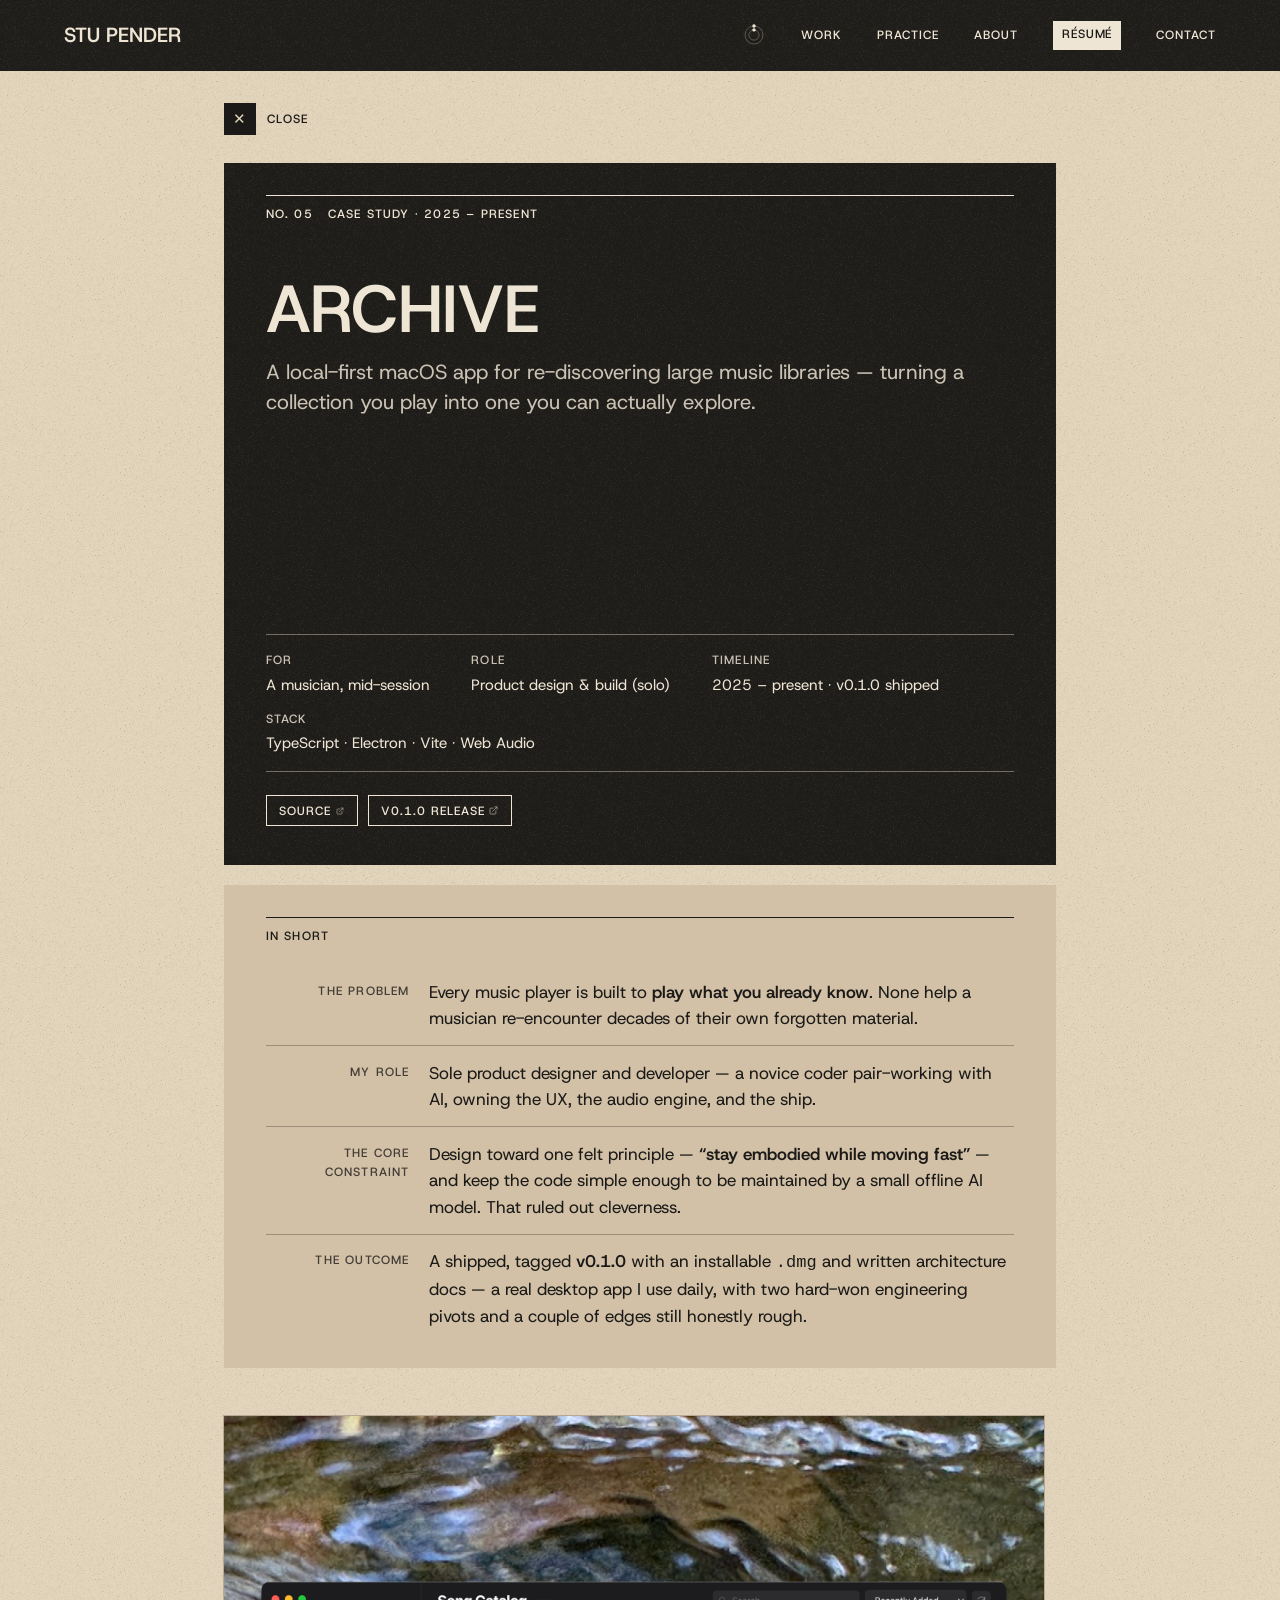
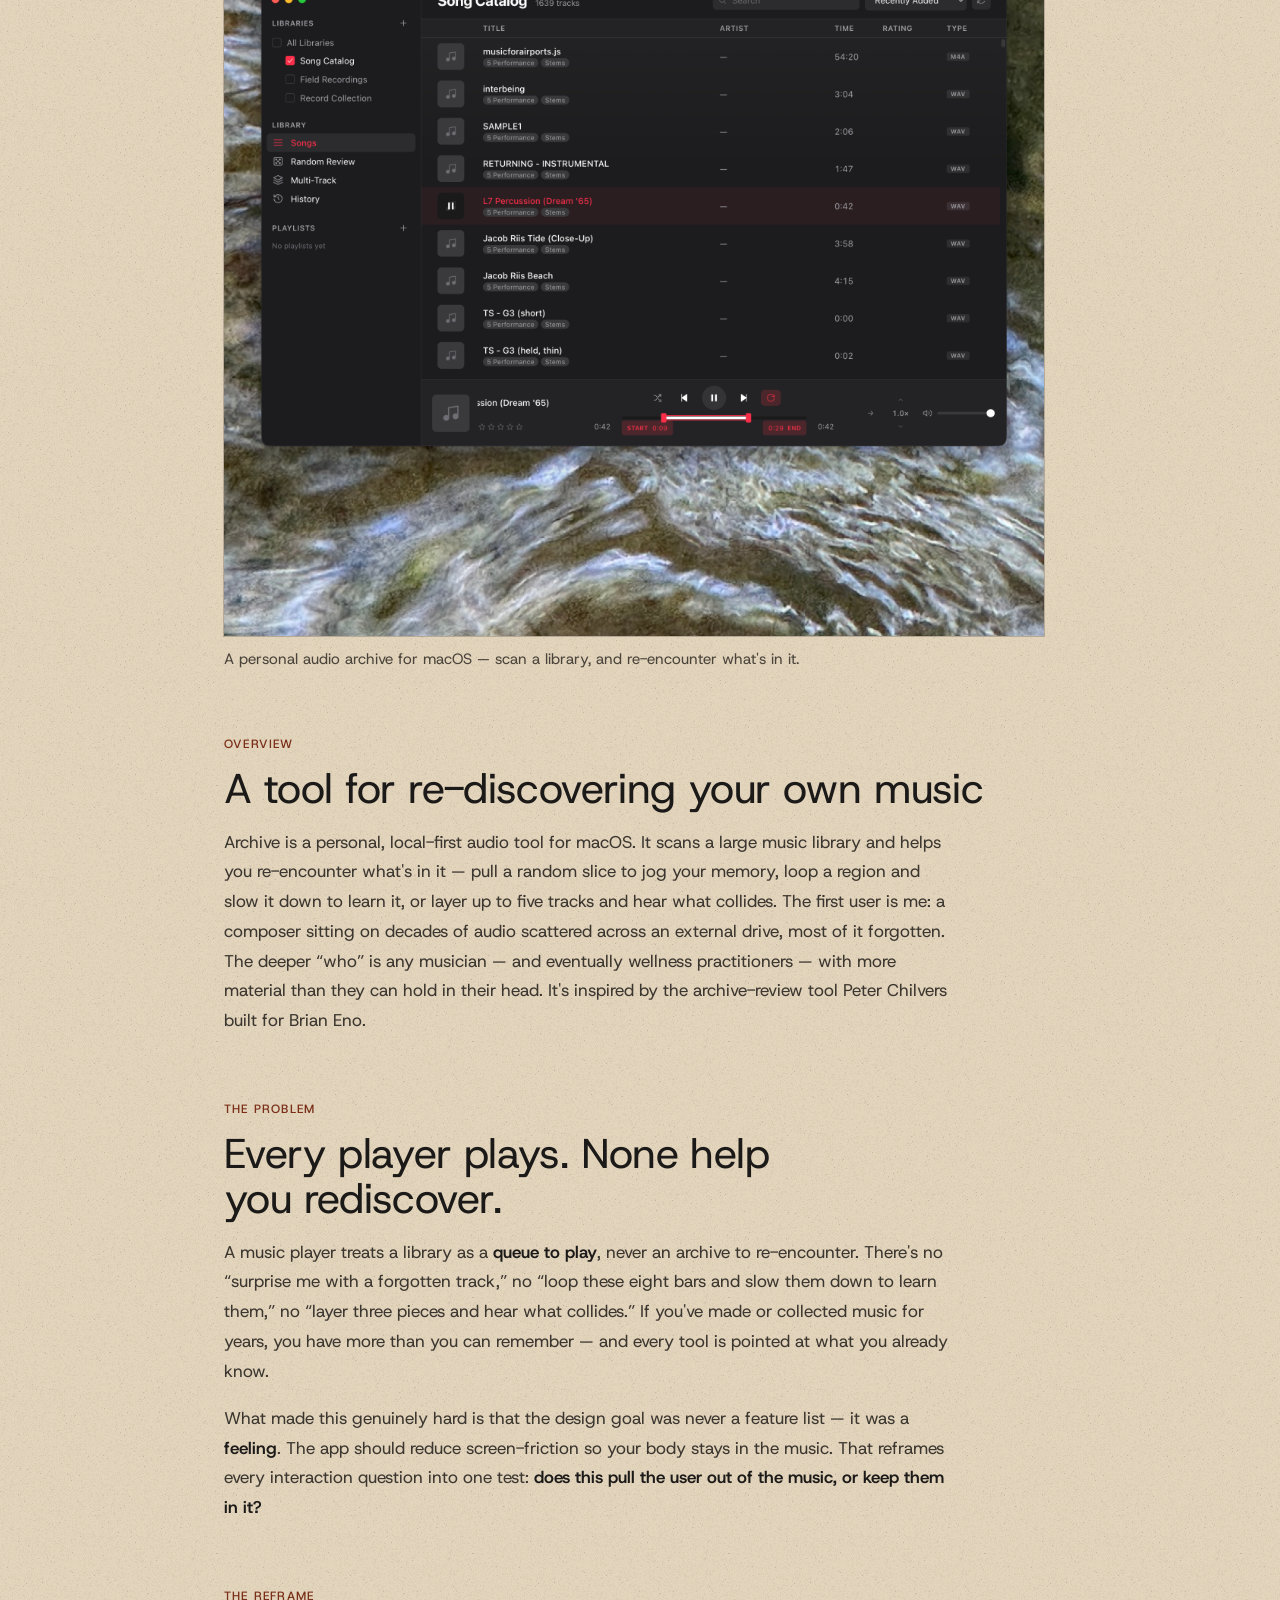
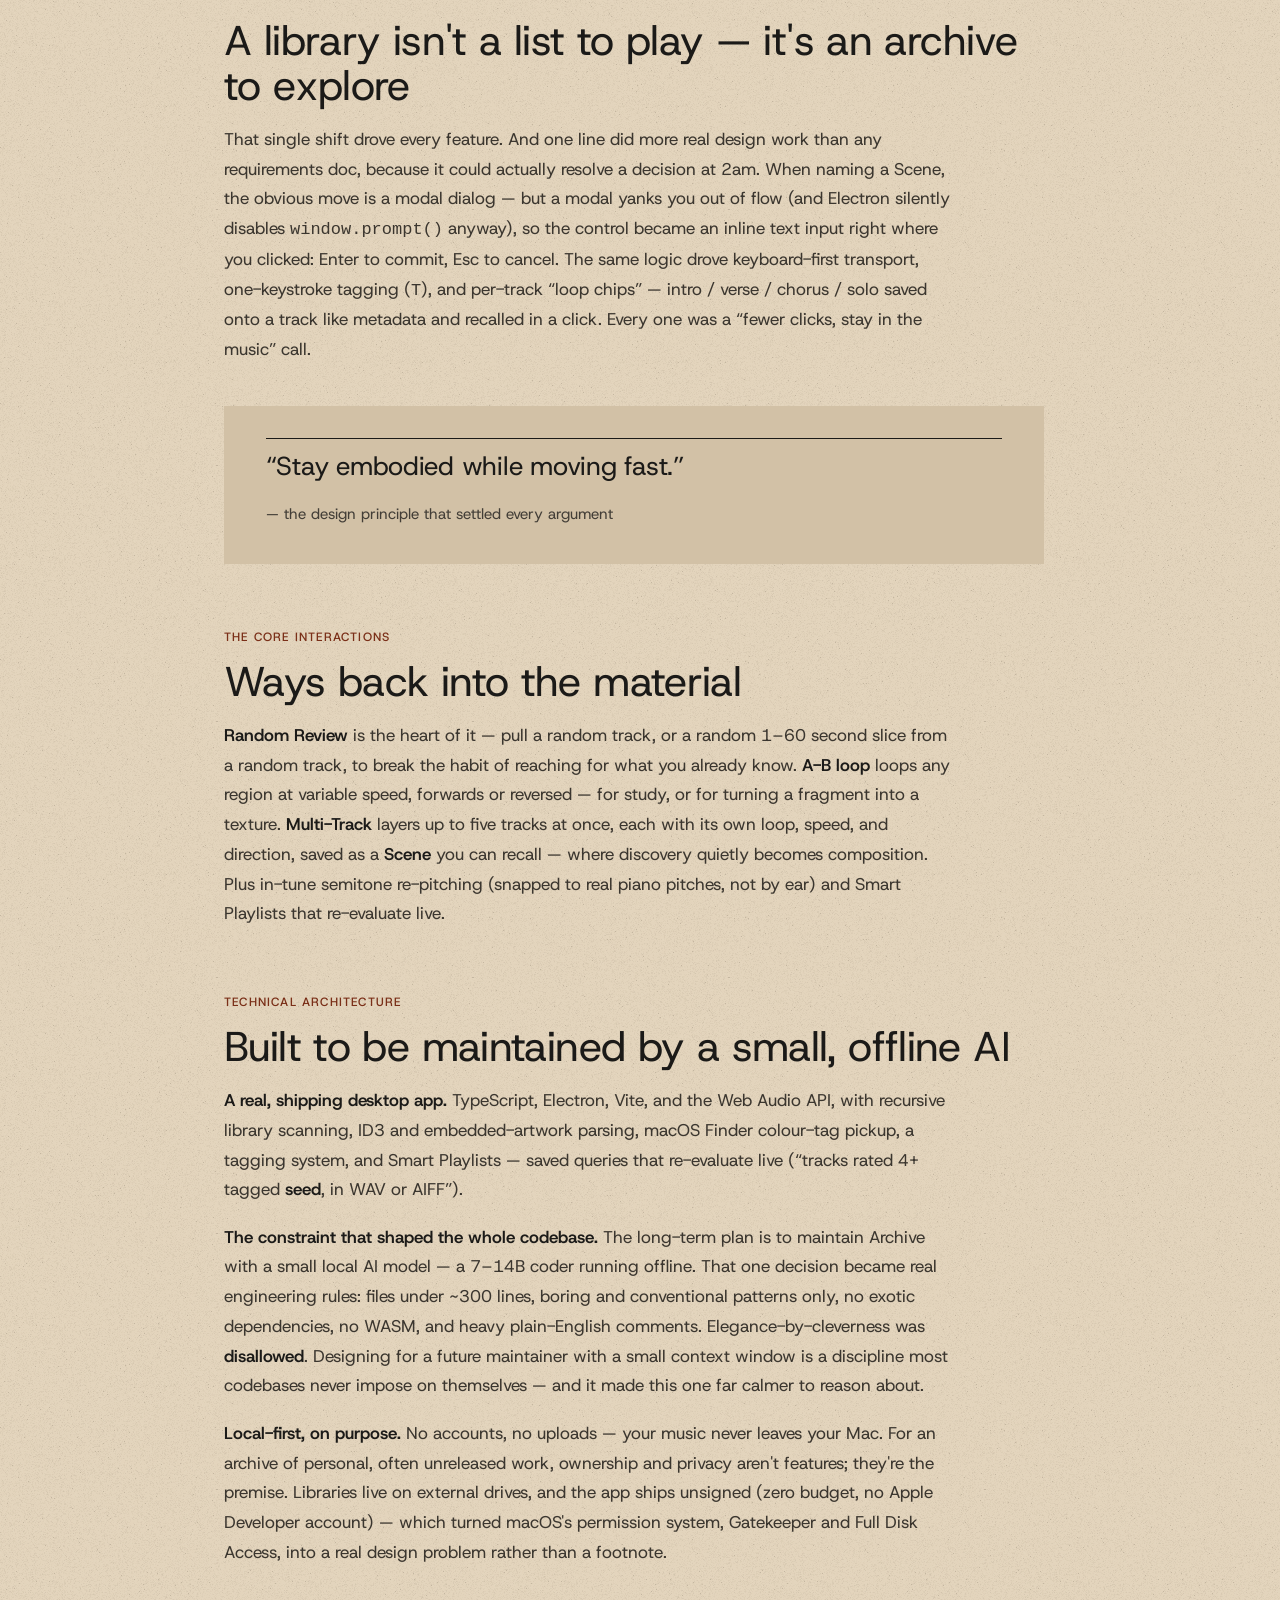
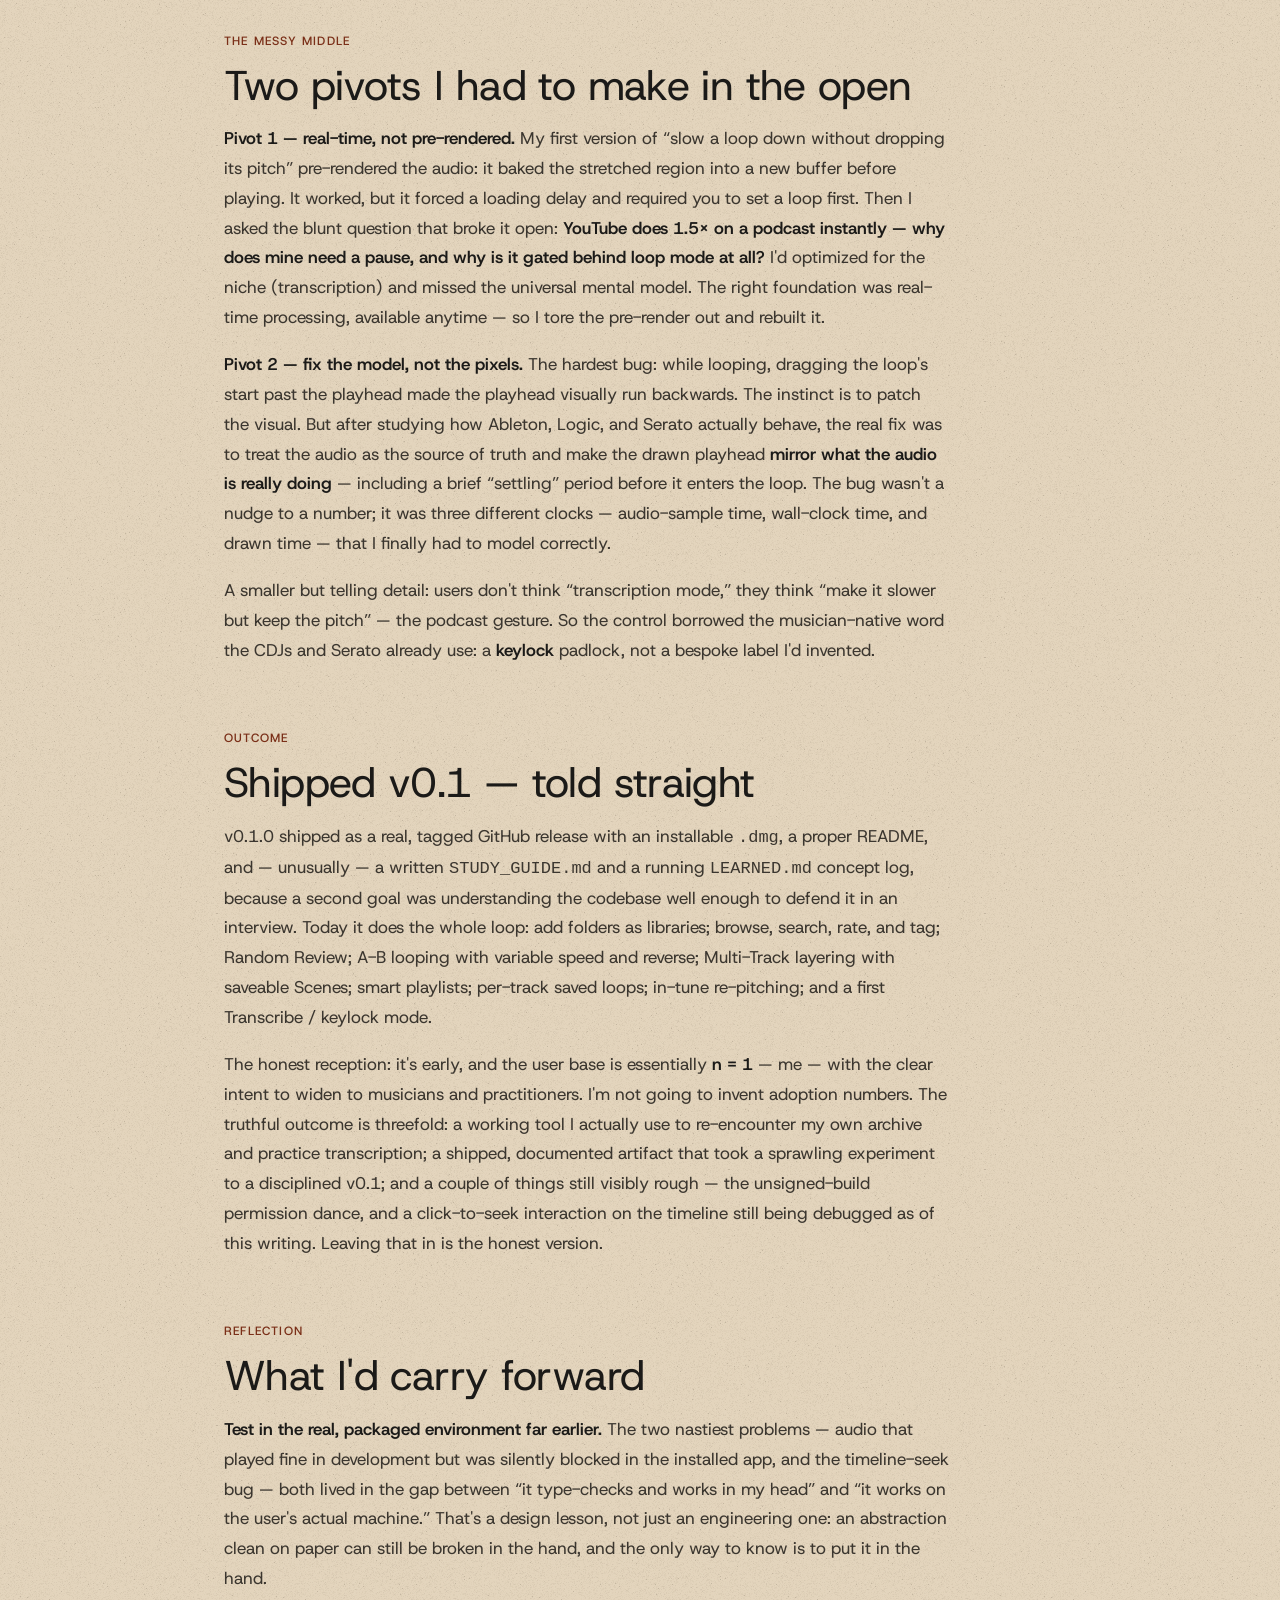
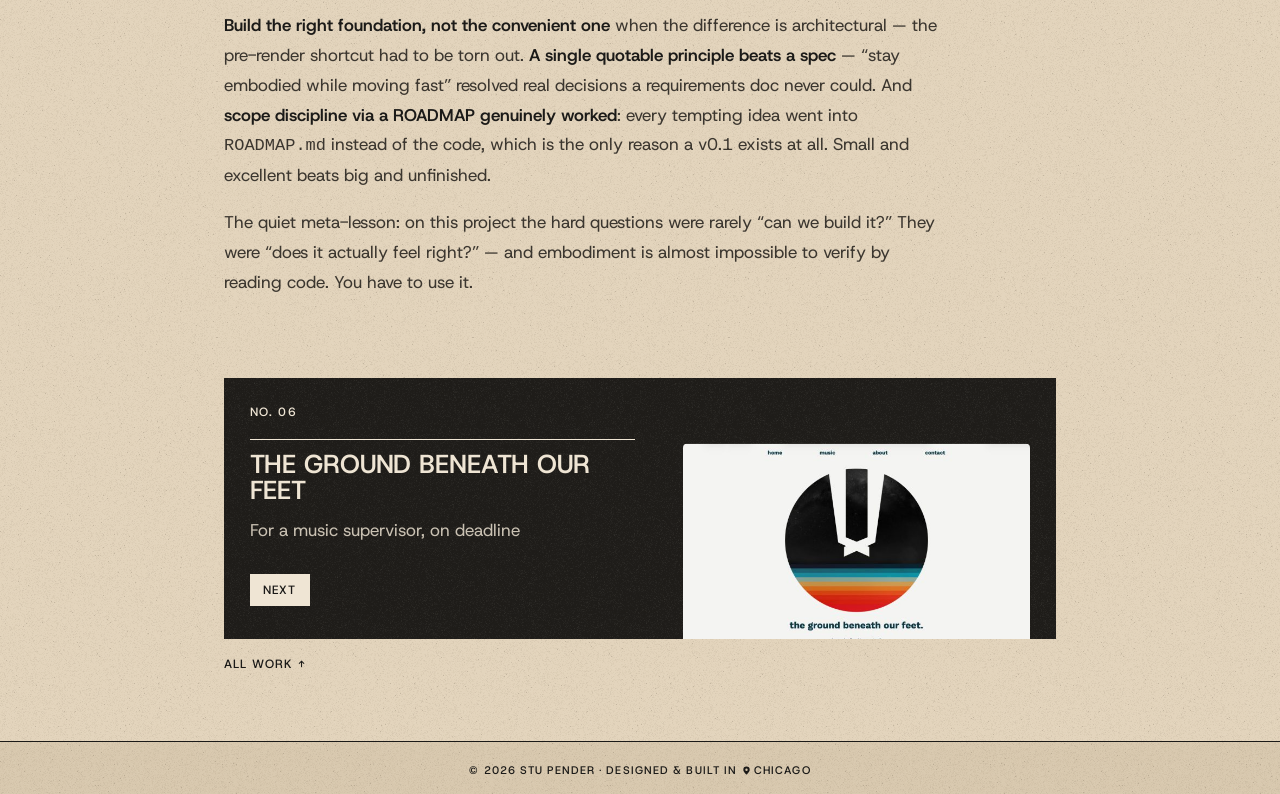
==== archive-case-study.html @ 1395ed3b "Becoming joins the showcase at 02; Archive steps down to 05 The card row is four across by design, s" ====
<!DOCTYPE html>
<html lang="en" data-palette="paper">
<head>
    <meta charset="UTF-8">
    <meta name="viewport" content="width=device-width, initial-scale=1.0">
    <title>Case study — Archive</title>
    <meta name="description" content="Case study: Archive — a local-first macOS app for re-discovering large music libraries, built with a real-time Web Audio engine and designed to stay maintainable by a small offline AI model. Product design and build by Stu Pender.">

    <!-- Link previews (Open Graph + Twitter/X) -->
    <meta property="og:type" content="article">
    <meta property="og:site_name" content="Stu Pender">
    <meta property="og:title" content="Case study — Archive">
    <meta property="og:description" content="Case study: Archive — a local-first macOS app for re-discovering large music libraries, built with a real-time Web Audio engine and designed to stay maintainable by a small offline AI model. Product design and build by Stu Pender.">
    <meta property="og:url" content="https://stupender.github.io/archive-case-study.html">
    <meta property="og:image" content="https://stupender.github.io/images/og-card.png">
    <meta property="og:image:width" content="1200">
    <meta property="og:image:height" content="630">
    <meta property="og:image:alt" content="Stu Pender, product designer — “Building tools to support embodied presence,” beside a circle of lake water printed in one ink, over four black cards of his projects.">
    <meta name="twitter:card" content="summary_large_image">

    <link rel="icon" type="image/png" sizes="32x32" href="images/favicon-32.png">
    <link rel="icon" type="image/png" sizes="192x192" href="images/favicon-192.png">
    <link rel="apple-touch-icon" href="images/favicon-180.png">

    <link rel="preconnect" href="https://fonts.googleapis.com">
    <link rel="preconnect" href="https://fonts.gstatic.com" crossorigin>
    <link href="https://fonts.googleapis.com/css2?family=Host+Grotesk:ital,wght@0,300..700;1,300..700&display=swap" rel="stylesheet">

    <link rel="stylesheet" href="styles.css?v=20261013q">
</head>
<body>

    <header class="site-header">
        <a href="index.html" class="wordmark">Stu Pender</a>
        <div class="header-right">
            <button class="sound-toggle" aria-label="Play ambient sound" aria-pressed="false" title="Ambient sound — Music for Airports">
                <svg class="orbits" viewBox="0 0 40 40" aria-hidden="true"><circle class="ring" cx="20" cy="20" r="8.5"/><circle class="ring" cx="20" cy="20" r="15"/><g class="orb orb1"><circle class="dot" cx="20" cy="11.5" r="2.8"/></g><g class="orb orb2"><circle class="dot" cx="20" cy="5" r="2.8"/></g></svg>
            </button>
            <nav class="site-nav" id="site-nav" aria-label="Primary">
                <a href="index.html#work" data-hint="01 – 12">Work</a>
                <a href="index.html#practice" data-hint="Listen · Design · Build">Practice</a>
                <a href="index.html#about" data-hint="Chicago">About</a>
                <a href="resume.html" class="nav-page" data-hint="Experience">Résumé</a>
                <a href="index.html#contact" data-hint="Say hello">Contact</a>
            </nav>
            <button class="nav-toggle" aria-label="Open menu" aria-expanded="false" aria-controls="site-nav">
                <span></span><span></span><span></span>
            </button>
        </div>
    </header>

    <main id="top">
        <div class="cs-closebar no-print">
            <a class="cs-close" href="index.html#work" aria-label="Close — back to portfolio" title="Close — back to portfolio">
                <span class="cs-close-x" aria-hidden="true">&#10005;</span>
                <span>Close</span>
            </a>
        </div>
        <article class="cs" style="--field:var(--f-saffron); --pair:var(--p-slate)">

            <!-- ============ HERO ============ -->
            <header class="cs-head">
                <p class="eyebrow"><span class="cs-no">No. 05</span> Case study · 2025 – present</p>
                <h1 class="cs-title">Archive</h1>
                <p class="cs-sub">
                    A local-first macOS app for re-discovering large music libraries —
                    turning a collection you play into one you can actually explore.
                </p>
                <dl class="cs-meta">
                    <div class="cs-meta-for"><dt>For</dt><dd>A musician, mid-session</dd></div>
                    <div><dt>Role</dt><dd>Product design &amp; build (solo)</dd></div>
                    <div><dt>Timeline</dt><dd>2025 – present · v0.1.0 shipped</dd></div>
                    <div><dt>Stack</dt><dd>TypeScript · Electron · Vite · Web Audio</dd></div>
                </dl>
                <p class="project-links process-links cs-toplinks">
                    <a href="https://github.com/stupender/archive" target="_blank" rel="noopener">Source</a>
                    <a href="https://github.com/stupender/archive/releases" target="_blank" rel="noopener">v0.1.0 release</a>
                </p>
            </header>

            <!-- ============ TL;DR ============ -->
            <div class="cs-tldr">
                <p class="eyebrow">In short</p>
                <dl>
                    <div>
                        <dt>The problem</dt>
                        <dd>Every music player is built to <strong>play what you already know</strong>. None help a musician re-encounter decades of their own forgotten material.</dd>
                    </div>
                    <div>
                        <dt>My role</dt>
                        <dd>Sole product designer and developer — a novice coder pair-working with AI, owning the UX, the audio engine, and the ship.</dd>
                    </div>
                    <div>
                        <dt>The core constraint</dt>
                        <dd>Design toward one felt principle — <strong>“stay embodied while moving fast”</strong> — and keep the code simple enough to be maintained by a small offline AI model. That ruled out cleverness.</dd>
                    </div>
                    <div>
                        <dt>The outcome</dt>
                        <dd>A shipped, tagged <strong>v0.1.0</strong> with an installable <code>.dmg</code> and written architecture docs — a real desktop app I use daily, with two hard-won engineering pivots and a couple of edges still honestly rough.</dd>
                    </div>
                </dl>
            </div>

            <figure class="cs-figure cs-figure--lead">
                <img src="images/projects/archive.png" alt="Archive — a local-first macOS audio tool">
                <figcaption class="cs-cap">A personal audio archive for macOS — scan a library, and re-encounter what's in it.</figcaption>
            </figure>

            <!-- ============ OVERVIEW ============ -->
            <section class="cs-section">
                <p class="eyebrow">Overview</p>
                <h2 class="cs-h2">A tool for re-discovering your own music</h2>
                <p class="cs-p">
                    Archive is a personal, local-first audio tool for macOS. It scans a large music
                    library and helps you re-encounter what's in it — pull a random slice to jog your
                    memory, loop a region and slow it down to learn it, or layer up to five tracks and
                    hear what collides. The first user is me: a composer sitting on decades of audio
                    scattered across an external drive, most of it forgotten. The deeper “who” is any
                    musician — and eventually wellness practitioners — with more material than they can
                    hold in their head. It's inspired by the archive-review tool Peter Chilvers built
                    for Brian Eno.
                </p>
            </section>

            <!-- ============ PROBLEM ============ -->
            <section class="cs-section">
                <p class="eyebrow">The problem</p>
                <h2 class="cs-h2">Every player plays. None help you rediscover.</h2>
                <p class="cs-p">
                    A music player treats a library as a <em>queue to play</em>, never an archive to
                    re-encounter. There's no “surprise me with a forgotten track,” no “loop these eight
                    bars and slow them down to learn them,” no “layer three pieces and hear what
                    collides.” If you've made or collected music for years, you have more than you can
                    remember — and every tool is pointed at what you already know.
                </p>
                <p class="cs-p">
                    What made this genuinely hard is that the design goal was never a feature list — it
                    was a <em>feeling</em>. The app should reduce screen-friction so your body stays in
                    the music. That reframes every interaction question into one test: <strong>does
                    this pull the user out of the music, or keep them in it?</strong>
                </p>
            </section>

            <!-- ============ REFRAME ============ -->
            <section class="cs-section">
                <p class="eyebrow">The reframe</p>
                <h2 class="cs-h2">A library isn't a list to play — it's an archive to explore</h2>
                <p class="cs-p">
                    That single shift drove every feature. And one line did more real design work than
                    any requirements doc, because it could actually resolve a decision at 2am. When
                    naming a Scene, the obvious move is a modal dialog — but a modal yanks you out of
                    flow (and Electron silently disables <code>window.prompt()</code> anyway), so the
                    control became an inline text input right where you clicked: Enter to commit, Esc to
                    cancel. The same logic drove keyboard-first transport, one-keystroke tagging
                    (<code>T</code>), and per-track “loop chips” — intro / verse / chorus / solo saved
                    onto a track like metadata and recalled in a click. Every one was a “fewer clicks,
                    stay in the music” call.
                </p>
                <blockquote class="cs-quote">
                    <p>“Stay embodied while moving fast.”</p>
                    <cite>— the design principle that settled every argument</cite>
                </blockquote>
            </section>

            <!-- ============ SIGNATURE INTERACTIONS ============ -->
            <section class="cs-section">
                <p class="eyebrow">The core interactions</p>
                <h2 class="cs-h2">Ways back into the material</h2>
                <p class="cs-p">
                    <strong>Random Review</strong> is the heart of it — pull a random track, or a random
                    1–60&nbsp;second slice from a random track, to break the habit of reaching for what
                    you already know. <strong>A-B loop</strong> loops any region at variable speed,
                    forwards or reversed — for study, or for turning a fragment into a texture.
                    <strong>Multi-Track</strong> layers up to five tracks at once, each with its own
                    loop, speed, and direction, saved as a <em>Scene</em> you can recall — where
                    discovery quietly becomes composition. Plus in-tune semitone re-pitching (snapped to
                    real piano pitches, not by ear) and Smart Playlists that re-evaluate live.
                </p>
            </section>

            <!-- ============ TECHNICAL ARCHITECTURE ============ -->
            <section class="cs-section">
                <p class="eyebrow">Technical architecture</p>
                <h2 class="cs-h2">Built to be maintained by a small, offline AI</h2>
                <p class="cs-p">
                    <strong>A real, shipping desktop app.</strong> TypeScript, Electron, Vite, and the
                    Web Audio API, with recursive library scanning, ID3 and embedded-artwork parsing,
                    macOS Finder colour-tag pickup, a tagging system, and Smart Playlists — saved
                    queries that re-evaluate live (“tracks rated 4+ tagged <em>seed</em>, in WAV or
                    AIFF”).
                </p>
                <p class="cs-p">
                    <strong>The constraint that shaped the whole codebase.</strong> The long-term plan is
                    to maintain Archive with a small local AI model — a 7–14B coder running offline. That
                    one decision became real engineering rules: files under ~300 lines, boring and
                    conventional patterns only, no exotic dependencies, no WASM, and heavy plain-English
                    comments. Elegance-by-cleverness was <em>disallowed</em>. Designing for a future
                    maintainer with a small context window is a discipline most codebases never impose on
                    themselves — and it made this one far calmer to reason about.
                </p>
                <p class="cs-p">
                    <strong>Local-first, on purpose.</strong> No accounts, no uploads — your music never
                    leaves your Mac. For an archive of personal, often unreleased work, ownership and
                    privacy aren't features; they're the premise. Libraries live on external drives, and
                    the app ships unsigned (zero budget, no Apple Developer account) — which turned
                    macOS's permission system, Gatekeeper and Full Disk Access, into a real design
                    problem rather than a footnote.
                </p>
            </section>

            <!-- ============ THE MESSY MIDDLE ============ -->
            <section class="cs-section">
                <p class="eyebrow">The messy middle</p>
                <h2 class="cs-h2">Two pivots I had to make in the open</h2>
                <p class="cs-p">
                    <strong>Pivot 1 — real-time, not pre-rendered.</strong> My first version of “slow a
                    loop down without dropping its pitch” pre-rendered the audio: it baked the stretched
                    region into a new buffer before playing. It worked, but it forced a loading delay and
                    required you to set a loop first. Then I asked the blunt question that broke it open:
                    <em>YouTube does 1.5× on a podcast instantly — why does mine need a pause, and why is
                    it gated behind loop mode at all?</em> I'd optimized for the niche (transcription) and
                    missed the universal mental model. The right foundation was real-time processing,
                    available anytime — so I tore the pre-render out and rebuilt it.
                </p>
                <p class="cs-p">
                    <strong>Pivot 2 — fix the model, not the pixels.</strong> The hardest bug: while
                    looping, dragging the loop's start past the playhead made the playhead visually run
                    backwards. The instinct is to patch the visual. But after studying how Ableton,
                    Logic, and Serato actually behave, the real fix was to treat the audio as the source
                    of truth and make the drawn playhead <em>mirror what the audio is really doing</em> —
                    including a brief “settling” period before it enters the loop. The bug wasn't a nudge
                    to a number; it was three different clocks — audio-sample time, wall-clock time, and
                    drawn time — that I finally had to model correctly.
                </p>
                <p class="cs-p">
                    A smaller but telling detail: users don't think “transcription mode,” they think
                    “make it slower but keep the pitch” — the podcast gesture. So the control borrowed the
                    musician-native word the CDJs and Serato already use: a <strong>keylock</strong>
                    padlock, not a bespoke label I'd invented.
                </p>
            </section>

            <!-- ============ OUTCOME ============ -->
            <section class="cs-section">
                <p class="eyebrow">Outcome</p>
                <h2 class="cs-h2">Shipped v0.1 — told straight</h2>
                <p class="cs-p">
                    v0.1.0 shipped as a real, tagged GitHub release with an installable <code>.dmg</code>,
                    a proper README, and — unusually — a written <code>STUDY_GUIDE.md</code> and a running
                    <code>LEARNED.md</code> concept log, because a second goal was understanding the
                    codebase well enough to defend it in an interview. Today it does the whole loop: add
                    folders as libraries; browse, search, rate, and tag; Random Review; A-B looping with
                    variable speed and reverse; Multi-Track layering with saveable Scenes; smart
                    playlists; per-track saved loops; in-tune re-pitching; and a first Transcribe /
                    keylock mode.
                </p>
                <p class="cs-p">
                    The honest reception: it's early, and the user base is essentially
                    <em>n&nbsp;=&nbsp;1</em> — me — with the clear intent to widen to musicians and
                    practitioners. I'm not going to invent adoption numbers. The truthful outcome is
                    threefold: a working tool I actually use to re-encounter my own archive and practice
                    transcription; a shipped, documented artifact that took a sprawling experiment to a
                    disciplined v0.1; and a couple of things still visibly rough — the unsigned-build
                    permission dance, and a click-to-seek interaction on the timeline still being debugged
                    as of this writing. Leaving that in is the honest version.
                </p>
            </section>

            <!-- ============ REFLECTION ============ -->
            <section class="cs-section">
                <p class="eyebrow">Reflection</p>
                <h2 class="cs-h2">What I'd carry forward</h2>
                <p class="cs-p">
                    <strong>Test in the real, packaged environment far earlier.</strong> The two nastiest
                    problems — audio that played fine in development but was silently blocked in the
                    installed app, and the timeline-seek bug — both lived in the gap between “it
                    type-checks and works in my head” and “it works on the user's actual machine.” That's
                    a design lesson, not just an engineering one: an abstraction clean on paper can still
                    be broken in the hand, and the only way to know is to put it in the hand.
                </p>
                <p class="cs-p">
                    <strong>Build the right foundation, not the convenient one</strong> when the
                    difference is architectural — the pre-render shortcut had to be torn out. <strong>A
                    single quotable principle beats a spec</strong> — “stay embodied while moving fast”
                    resolved real decisions a requirements doc never could. And <strong>scope discipline
                    via a ROADMAP genuinely worked</strong>: every tempting idea went into
                    <code>ROADMAP.md</code> instead of the code, which is the only reason a v0.1 exists at
                    all. Small and excellent beats big and unfinished.
                </p>
                <p class="cs-p">
                    The quiet meta-lesson: on this project the hard questions were rarely “can we build
                    it?” They were “does it actually feel right?” — and embodiment is almost impossible to
                    verify by reading code. You have to use it.
                </p>
            </section>

            <nav class="cs-next no-print" aria-label="More work">
                <a class="cs-next-link" href="ground-beneath-our-feet.html" style="--field:var(--f-khaki)">
                    <span class="cs-next-label">No. 06</span>
                    <span class="cs-next-name">The Ground Beneath Our Feet</span>
                    <span class="cs-next-for">For a music supervisor, on deadline</span>
                    <span class="cs-next-go blk">Next</span>
                    <span class="cs-next-img"><img src="images/thumbs/ground.jpg" alt="" width="640" height="418" loading="lazy"></span>
                </a>
                <a class="cs-next-all" href="index.html#work">All work <span aria-hidden="true">↑</span></a>
            </nav>
        </article>
    </main>

    <footer class="site-footer">
        <p>© <span id="year"></span> Stu Pender · Designed &amp; built in <span class="pin" aria-hidden="true"></span>Chicago</p>
    </footer>

    <script src="script.js?v=20261013q"></script>
</body>
</html>
---- styles.css ----
/* =================================================================
   Stu Pender — Portfolio
   Design system: "Programme"

   Printed matter, not an app — and printed like the back cover: cobalt
   on a cool grey, everywhere. One typeface (Host Grotesk, after the
   Indoek Gallery poster), two inks (cobalt for the frame — titles,
   labels, rules, links, buttons — and black for reading), and a set
   of colour cards after the Transient Senses programme.

   · FRAME — every section hangs off one cobalt rule down the left edge,
     its name running up beside it, as on the poster. Hairlines are
     cobalt too.
   · CARDS — each selected project is one flat colour card with the
     same anatomy: number and year over a rule, the title, who it is
     for, and the work rising from the bottom edge.
   · BACK  — the case study opens on that same colour, like the back of
     the card, and ends on the next project's card.
   · The hero's right-hand column is held for a photo.
   · Anything you can press is cobalt and turns black on hover.
   · Titles run the full width of their column. Sentence case. Nothing
     moves on hover.

   Editing tips:
   · Colour, type and rhythm live in :root. Sizes come ONLY from the
     --t-* scale; don't add new font sizes.
   · A selected project is a card in .cards-list (style="--field:…")
     and an <article class="cover">; its case study sets the same
     --field on <article class="cs">.
   · Links: inside the site is a solid cobalt block (.blk); leaving the
     site is the same box, outlined, with the boxed arrow; a file is the
     download mark.
   ================================================================= */

:root {
    /* The page is the back cover's grey; every text colour passes AA. */
    --paper-rgb:  228 227 232;
    --ink-rgb:    28 29 34;
    --paper:      rgb(var(--paper-rgb));   /* the page (#E4E3E8)           */
    --grey:       var(--paper);
    --card:       #FAFAFC;                 /* white covers                 */
    --back:       #D8D7DE;                 /* the back cover: contact and
                                              footer, a shade down; cobalt
                                              on it 5.7 : 1                 */
    --ink:        rgb(var(--ink-rgb));     /* reading text        13 : 1   */
    --ink-soft:   #43444C;                 /* secondary text     7.6 : 1   */
    --ink-faint:  #5C5D66;                 /* meta, numbers      5.1 : 1   */

    /* Cobalt: the frame. Titles, labels, rules, links, buttons. */
    --cobalt-rgb: 31 75 160;
    --cobalt:     rgb(var(--cobalt-rgb));  /* 6.4 on the page, 7.8 on white */
    --hair:       rgb(var(--cobalt-rgb) / 0.26);
    --label:      var(--cobalt);           /* section names, numbers       */
    --hover:      var(--ink);              /* anything you touch, on paper */
    --hover-dark: var(--ink);              /* …on the cobalt menu page     */
    --sun:        #E24A2B;                 /* the one warm accent          */

    /* Fields — one colour per project, chosen against its screenshot
       so the work stands out: the colour of its card and of the top of
       its case study. Ink on each ≥ 6.7 : 1, ink at 78% ≥ 4.5 : 1.
       Cobalt is the one dark field: type on it prints light (.on-dark,
       grey on cobalt 6.4 : 1, at 82% 4.9 : 1). */
    --f-sky:        #86B8DA;
    --f-cobalt:     var(--cobalt);
    --f-saffron:    #F3B63F;
    --f-terracotta: #EA8B62;
    --f-sage:       #9DC08E;
    --f-khaki:      #ABA884;
    --f-slate:      #99AACB;
    /* Pairs — each case study's lower panels (the summary, the client's
       words) take a counterpart to its field, the way the 1971 catalogue
       pairs an orange cover with a khaki one. Same contrast rules. */
    --p-sand:       #D9BC86;               /* with sky, with slate     */
    --p-butter:     #E9CB80;               /* with cobalt              */
    --p-slate:      #A3B3D2;               /* with saffron             */
    --p-teal:       #8CC3B4;               /* with terracotta          */
    --p-mauve:      #CDA3AE;               /* with sage                */
    --p-orange:     #DBA475;               /* with khaki               */
    /* Type on a field: black by default, light on a dark field. */
    --on:           var(--ink);
    --on-soft:      rgb(var(--ink-rgb) / 0.78);
    --on-rule:      rgb(var(--ink-rgb) / 0.3);

    --font: 'Host Grotesk', 'Helvetica Neue', Arial, sans-serif;

    /* Type scale — seven tiers, one per role, nothing in between.
       phone → desktop
       h1     42 → 70   the one big line on a page: hero, case-study
                        title, résumé name, "Say hello."
       h2     30 → 42   a section or a project: section titles, the
                        Work covers, case-study headings, the email
       h3     22 → 26   an item in a list, or a quote: contents names,
                        practice names, experiments, quotes, links
       lede   19 → 21   the paragraph under a title; card titles (500)
       body       17    reading text, nav, the contents of a table
       small      15    secondary: section names, notes, captions, years
       label      13    labels on tables, numbers on cards, buttons */
    --t-label: 0.8125rem;
    --t-small: 0.9375rem;
    --t-body:  1.0625rem;
    --t-lede:  clamp(1.1875rem, 1.6vw, 1.3125rem);
    --t-h3:    clamp(1.4rem, 2.2vw, 1.625rem);
    --t-h2:    clamp(1.9rem, 3.6vw, 2.6rem);
    --t-h1:    clamp(2.6rem, 5vw, 4.4rem);

    --side:   5vw;                               /* page margin              */
    --maxw:   1240px;                            /* content width            */
    --rail:   2.6rem;                            /* the edge: one line of type */
    --colgap: clamp(1.5rem, 3.5vw, 3rem);        /* rail-to-content gutter   */
    --gap:    clamp(3.5rem, 8vw, 7rem);          /* vertical section rhythm  */
}

/* ---- Neutral (data-palette="neutral" on <html>) -------------------
   The same site in Being Sound's colours, so the work speaks for
   itself: a neutral grey ground, near-black ink, charcoal panels, and
   one coral — bright on charcoal and in the sun, deeper on the grey
   where it has to pass contrast (labels, hovers). Every card and every
   case-study top is charcoal; the panels beneath are stone. */
:root[data-palette="neutral"] {
    --paper-rgb:  224 224 224;             /* #E0E0E0, Being Sound's ground */
    --ink-rgb:    24 24 24;                /* #181818                13.5 : 1 */
    --ink-soft:   #444444;                 /*                         7.4 : 1 */
    --ink-faint:  #5C5C5C;                 /*                         5.1 : 1 */
    --card:       #EBEBEB;
    --cobalt-rgb: 24 24 24;                /* the frame prints in ink        */
    --hair:       rgb(var(--ink-rgb) / 0.2);
    --sun:        #E46B6C;                 /* Being Sound's coral            */
    --label:      #9E3C39;                 /* coral, deep enough: 5.0 : 1,
                                              4.6 : 1 on the back cover     */
    --hover:      #9E3C39;
    --back:       #D6D6D6;                 /* the back cover, a shade down  */
    --hover-dark: #E46B6C;                 /* coral on charcoal: 5.3 : 1     */
    --charcoal:   #1E1E1E;
    --stone:      #CBCBCB;                 /* ink 10.9 : 1                   */
    --f-sky: var(--charcoal); --f-cobalt: var(--charcoal); --f-saffron: var(--charcoal);
    --f-terracotta: var(--charcoal); --f-sage: var(--charcoal); --f-khaki: var(--charcoal); --f-slate: var(--charcoal);
    --p-sand: var(--stone); --p-butter: var(--stone); --p-slate: var(--stone);
    --p-teal: var(--stone); --p-mauve: var(--stone); --p-orange: var(--stone);
}
/* Every card, case-study top and next card is charcoal: light type. */
:root[data-palette="neutral"] .card,
:root[data-palette="neutral"] .cs-head,
:root[data-palette="neutral"] .cs-next-link {
    --on:      var(--paper);
    --on-soft: rgb(var(--paper-rgb) / 0.82);
    --on-rule: rgb(var(--paper-rgb) / 0.4);
}
:root[data-palette="neutral"] .cs-head .eyebrow { color: var(--sun); }
:root[data-palette="neutral"] .cs-next-link .blk { background: var(--paper); border-color: var(--paper); color: var(--ink); }
:root[data-palette="neutral"] .cs-next-link:hover .blk { background: var(--sun); border-color: var(--sun); color: var(--ink); }
:root[data-palette="neutral"] .card-img--window,
:root[data-palette="neutral"] .cs-next-img--window { outline: 1px solid rgb(var(--paper-rgb) / 0.18); }

/* ---- Paper (data-palette="paper" on <html>) -----------------------
   After the "Form Research" posters: kraft paper with real grain, two
   tones (ink on paper), one terracotta, and titles in bold caps.
   Same structure as the other palettes; colours, texture and the
   treatment of titles are all that change. Every text colour passes AA. */
:root[data-palette="paper"] {
    --paper-rgb:  227 212 188;             /* #E3D4BC, kraft                  */
    --ink-rgb:    27 26 24;                /* #1B1A18                11.9 : 1 */
    --ink-soft:   #3B362F;                 /*                         8.2 : 1 */
    --ink-faint:  #4A443B;                 /*                         6.5 : 1 */
    --card:       #EBDFCB;
    --cobalt-rgb: 27 26 24;                /* the frame prints in ink         */
    --hair:       rgb(var(--ink-rgb) / 0.22);
    --sun:        #7A2F18;                 /* the one terracotta, everywhere  */
    --label:      #7A2F18;                 /* terracotta deep enough for type:
                                              6.3 : 1, 5.4 on the back cover   */
    --hover:      #7A2F18;
    --hover-dark: #EFE5D4;                 /* on ink, terracotta is a fill only */
    --back:       #D8C8AE;                 /* the back cover, a shade down    */
    --charcoal:   #1F1D1A;
    --stone:      #D2C1A6;                 /* ink 9.9 : 1                     */
    --f-sky: var(--charcoal); --f-cobalt: var(--charcoal); --f-saffron: var(--charcoal);
    --f-terracotta: var(--charcoal); --f-sage: var(--charcoal); --f-khaki: var(--charcoal); --f-slate: var(--charcoal);
    --p-sand: var(--stone); --p-butter: var(--stone); --p-slate: var(--stone);
    --p-teal: var(--stone); --p-mauve: var(--stone); --p-orange: var(--stone);
    --grain: url("images/paper-grain.png");
}
/* The paper itself: a fine grain on every ground. */
:root[data-palette="paper"] body,
:root[data-palette="paper"] .site-header,
:root[data-palette="paper"] .contact,
:root[data-palette="paper"] .site-footer,
:root[data-palette="paper"] .site-nav.open,
:root[data-palette="paper"] .card,
:root[data-palette="paper"] .cs-head,
:root[data-palette="paper"] .cs-next-link,
:root[data-palette="paper"] .cs-tldr,
:root[data-palette="paper"] .cs-quote { background-image: var(--grain); background-size: 256px 256px; }
/* Ink cards, case-study tops and next cards: paper-coloured type. */
:root[data-palette="paper"] .card,
:root[data-palette="paper"] .cs-head,
:root[data-palette="paper"] .cs-next-link {
    --on:      #EFE5D4;
    --on-soft: rgb(239 229 212 / 0.82);
    --on-rule: rgb(239 229 212 / 0.4);
}
:root[data-palette="paper"] .cs-head .eyebrow { color: var(--on); }
:root[data-palette="paper"] .cs-next-link .blk { background: #EFE5D4; border-color: #EFE5D4; color: var(--ink); }
:root[data-palette="paper"] .cs-next-link:hover .blk { background: var(--sun); border-color: var(--sun); color: #EFE5D4; }
:root[data-palette="paper"] .card-img--window,
:root[data-palette="paper"] .cs-next-img--window { outline: 1px solid rgb(239 229 212 / 0.2); }

/* Type standard, after the posters — three kinds of words:
   1. Names and short titles: bold caps, tight.
   2. Labels (what a thing is, its number, its year): small caps, spaced.
   3. Sentences: as written — intros, body, long headings, quotes, and
      "Say hello.", which is said, not announced. */
:root[data-palette="paper"] .wordmark,
:root[data-palette="paper"] .hero-title,
:root[data-palette="paper"] .section-title,
:root[data-palette="paper"] .practice-name,
:root[data-palette="paper"] .about-title,
:root[data-palette="paper"] .resume-name,
:root[data-palette="paper"] .card-title,
:root[data-palette="paper"] .cover-title,
:root[data-palette="paper"] .cs-title,
:root[data-palette="paper"] .cs-next-name,
:root[data-palette="paper"] .toc-name,
:root[data-palette="paper"] .compact-name {
    text-transform: uppercase;
    font-weight: 600;
    letter-spacing: -0.005em;
    line-height: 1;
}
:root[data-palette="paper"] .wordmark { font-size: var(--t-lede); letter-spacing: 0; }
:root[data-palette="paper"] .card-title { font-size: var(--t-body); line-height: 1.12; letter-spacing: 0.01em; }
:root[data-palette="paper"] .card-title { min-height: 2.24em; }

:root[data-palette="paper"] .eyebrow,
:root[data-palette="paper"] .rail-label,
:root[data-palette="paper"] .contact-edge,
:root[data-palette="paper"] .contact-label,
:root[data-palette="paper"] .cover-toc dt,
:root[data-palette="paper"] .cs-meta dt,
:root[data-palette="paper"] .cs-tldr dt,
:root[data-palette="paper"] .card-top,
:root[data-palette="paper"] .cover-top,
:root[data-palette="paper"] .toc-no,
:root[data-palette="paper"] .toc-year,
:root[data-palette="paper"] .practice-no,
:root[data-palette="paper"] .cs-next-label,
:root[data-palette="paper"] .compact-stack,
:root[data-palette="paper"] .site-footer p {
    font-size: var(--t-label);
    font-weight: 500;
    text-transform: uppercase;
    letter-spacing: 0.1em;
}
:root[data-palette="paper"] .rail-label span { font-size: inherit; letter-spacing: inherit; }

/* One size per job, in paper:
   h1   the one big line on a page (hero, case-study title, résumé name) —
        a touch smaller than the sentence-case h1, since caps run wide
   h2   sections and projects, "Say hello.", the email address
   h3   list items and quotes
   body reading text; card names
   label small spaced caps: every label, and every link that is a button
        or a menu item — nav, Case study, Live, Source, Copy, Résumé PDF…
   fine the footer line */
:root[data-palette="paper"] {
    --t-h1: clamp(2.2rem, 5.2vw, 4.4rem);
    --t-label: 0.75rem;
    --t-fine: 0.6875rem;
}
:root[data-palette="paper"] .hero-title,
:root[data-palette="paper"] .cs-title,
:root[data-palette="paper"] .resume-name { font-size: var(--t-h1); letter-spacing: -0.01em; line-height: 0.98; overflow-wrap: anywhere; }
:root[data-palette="paper"] .contact-title { font-size: var(--t-h2); line-height: 1.08; letter-spacing: -0.015em; margin-bottom: 1rem; }
:root[data-palette="paper"] .blk,
:root[data-palette="paper"] .btn,
:root[data-palette="paper"] .cover-links a,
:root[data-palette="paper"] .project-links a,
:root[data-palette="paper"] .copy-mail,
:root[data-palette="paper"] .toc-go,
:root[data-palette="paper"] .site-nav a,
:root[data-palette="paper"] .cs-close,
:root[data-palette="paper"] .cs-next-all,
:root[data-palette="paper"] .contact-cols li a {
    font-size: var(--t-label);
    font-weight: 500;
    text-transform: uppercase;
    letter-spacing: 0.08em;
}
/* Lists of links are buttons too: outlined, like Live and Source. */
:root[data-palette="paper"] .contact-cols li a:not(.blk) {
    display: inline-block;
    line-height: 1;
    padding: 0.75em 1.05em 0.72em;
    border: 1px solid currentColor;
    color: var(--ink);
}
:root[data-palette="paper"] .contact-cols li a:not(.blk):hover { background: var(--ink); border-color: var(--ink); color: var(--paper); }
:root[data-palette="paper"] .site-footer p { font-size: var(--t-fine); }
/* The menu page: short titles in caps; hints as labels. */
:root[data-palette="paper"] .site-nav.open a { font-size: var(--t-h2); font-weight: 600; letter-spacing: 0; }
:root[data-palette="paper"] .site-nav.open a::before { font-size: var(--t-label); font-weight: 500; letter-spacing: 0.08em; text-transform: uppercase; }

/* Selecting text (click and drag) marks it in the label terracotta at a
   quarter strength; the type keeps its own colour, on paper or ink. */
:root[data-palette="paper"] ::selection { background: rgb(122 47 24 / 0.26); color: inherit; }   /* #7A2F18, the same terracotta */

/* The top bar is printed in ink, like the cards. */
:root[data-palette="paper"] .site-header { background-color: var(--charcoal); color: #EFE5D4; border-bottom-color: var(--charcoal); }
:root[data-palette="paper"] .site-header .site-nav a { color: #EFE5D4; }
:root[data-palette="paper"] .site-header .site-nav a:hover,
:root[data-palette="paper"] .wordmark:hover { color: #EFE5D4; text-decoration: underline; text-decoration-thickness: 1px; text-underline-offset: 0.3em; }
:root[data-palette="paper"] .sound-toggle:hover,
:root[data-palette="paper"] .sound-toggle[aria-pressed="true"] { color: #EFE5D4; }
:root[data-palette="paper"] .site-header .site-nav a.nav-page { background: #EFE5D4; color: var(--ink); }
:root[data-palette="paper"] .site-header .site-nav a.nav-page:hover { background: var(--sun); color: #EFE5D4; }
:root[data-palette="paper"] .site-header .site-nav.open a.nav-page { background: none; color: #EFE5D4; }
:root[data-palette="paper"] .site-header .site-nav.open a:hover { color: #EFE5D4; text-decoration: underline; text-decoration-thickness: 2px; text-underline-offset: 0.15em; }

/* The hero print: a circle of lake water from the portrait, one ink
   with the paper's grain in it, after screen-printed texture studies. */
.hero-print .print {
    display: block;
    aspect-ratio: 1;
    background: var(--grain), var(--ink);
    -webkit-mask: url("images/hero-lake.png") center / contain no-repeat;
            mask: url("images/hero-lake.png") center / contain no-repeat;
}
.hero-print { align-self: center; justify-self: end; width: 100%; max-width: 24rem; }
:root:not([data-palette="paper"]) .hero-print { display: none; }

:root { --pin: url("data:image/svg+xml,%3Csvg xmlns='http://www.w3.org/2000/svg' viewBox='0 0 24 24'%3E%3Cpath fill='%23000' fill-rule='evenodd' d='M12 23s-8.5-6.6-8.5-13a8.5 8.5 0 0 1 17 0c0 6.4-8.5 13-8.5 13zm0-9.6a3.2 3.2 0 1 0 0-6.4 3.2 3.2 0 0 0 0 6.4z'/%3E%3C/svg%3E"); }
/* The map pin beside Chicago: solid, in the colour of the words beside it,
   centred on their capitals. Turns with the edge labels it sits in. */
.pin {
    display: inline-block;
    width: 0.85em;
    height: 0.85em;
    margin-inline-end: 0.3em;
    vertical-align: -0.08em;
    background-color: currentColor;
    -webkit-mask: var(--pin) center / contain no-repeat;
            mask: var(--pin) center / contain no-repeat;
}
@media print { .pin { display: none; } }
/* Inside a label the pin is part of the words, not a note beside them. */
.rail-label .pin,
.contact-edge .pin { color: inherit; font-size: inherit; margin-block: 0; margin-inline: 0 0.3em; }
/* In the labels that run up the edge, turn the pin with the letters. */
@media (min-width: 821px) {
    .hero > .rail-label .pin,
    .section-head > .rail-label .pin,
    .contact-edge .pin { transform: rotate(90deg); vertical-align: 0; }
}

* { box-sizing: border-box; }
html { scroll-behavior: smooth; }
[id] { scroll-margin-top: clamp(5rem, 8vw, 6.5rem); }

body {
    margin: 0;
    background: var(--paper);
    color: var(--ink);
    font-family: var(--font);
    font-size: var(--t-body);
    font-weight: 400;
    line-height: 1.6;
    overflow-x: clip;
    -webkit-font-smoothing: antialiased;
    text-rendering: optimizeLegibility;
}
img { max-width: 100%; display: block; }
a { color: inherit; }
h1, h2, h3, h4 { text-wrap: pretty; font-weight: 400; }
strong { font-weight: 600; }
/* Figures line up in columns; only where they are columns (tabular
   figures would also widen this face's hyphen). */
.toc-year, .toc-no, .cover-top, .card-meta, .rail-label span, .resume-entry-date { font-variant-numeric: tabular-nums; }

a:focus-visible,
button:focus-visible {
    outline: 2px solid var(--cobalt);
    outline-offset: 3px;
}

/* ---- Labels: small, cobalt, sentence case ----------------------- */
.eyebrow,
.rail-label {
    font-size: var(--t-small);
    font-weight: 500;
    color: var(--label);
    margin: 0 0 1.1rem;
}

/* =================================================================
   LINK LANGUAGE
   · Inside the site  → a solid cobalt block (.blk).
   · Leaves the site  → the same box, outlined, with the boxed arrow.
   · Both turn black on hover. Every button is square.
   · A file to save   → the download mark.
   ================================================================= */
.blk,
.btn {
    display: inline-block;
    font-family: var(--font);
    font-size: var(--t-label);
    font-weight: 500;
    line-height: 1;
    padding: 0.75em 1.05em 0.72em;
    background: var(--cobalt);
    color: var(--paper);
    border: 1px solid var(--cobalt);
    border-radius: 0;
    text-decoration: none;
    white-space: nowrap;
    cursor: pointer;
}
.blk:hover,
.btn:hover,
.toc-row:hover .toc-go.blk,
.cs-next-link:hover .blk { background: var(--hover); border-color: var(--hover); color: var(--paper); }
/* A second, quieter action beside a block. */
.btn:not(.btn-primary) { background: transparent; color: var(--cobalt); }
.btn:not(.btn-primary):hover { background: var(--hover); color: var(--paper); }

.out,
.cover-links a:not(.blk),
.project-links a {
    display: inline-block;
    font-size: var(--t-label);
    font-weight: 500;
    line-height: 1;
    padding: 0.75em 1.05em 0.72em;
    border: 1px solid currentColor;
    border-radius: 0;
    color: var(--cobalt);
    text-decoration: none;
    white-space: nowrap;
}
.out:hover,
.cover-links a:not(.blk):hover,
.project-links a:hover { background: var(--hover); border-color: var(--hover); color: var(--paper); }

/* The boxed outbound arrow from Being Sound, after every link that
   leaves the site — drawn as a mask so it is the same everywhere. */
a[target="_blank"]:not(.toc-row)::after,
.toc-row[target="_blank"] .toc-go::after {
    content: "";
    display: inline-block;
    width: 0.72em;
    height: 0.72em;
    margin-left: 0.4em;
    vertical-align: -0.04em;
    background-color: currentColor;
    opacity: 0.65;
    -webkit-mask: url("data:image/svg+xml,%3Csvg xmlns='http://www.w3.org/2000/svg' viewBox='0 0 24 24' fill='none' stroke='%23000' stroke-width='2' stroke-linecap='round' stroke-linejoin='round'%3E%3Cpath d='M18 13v6a2 2 0 0 1-2 2H5a2 2 0 0 1-2-2V8a2 2 0 0 1 2-2h6'/%3E%3Cpolyline points='15 3 21 3 21 9'/%3E%3Cline x1='10' y1='14' x2='21' y2='3'/%3E%3C/svg%3E") center / contain no-repeat;
            mask: url("data:image/svg+xml,%3Csvg xmlns='http://www.w3.org/2000/svg' viewBox='0 0 24 24' fill='none' stroke='%23000' stroke-width='2' stroke-linecap='round' stroke-linejoin='round'%3E%3Cpath d='M18 13v6a2 2 0 0 1-2 2H5a2 2 0 0 1-2-2V8a2 2 0 0 1 2-2h6'/%3E%3Cpolyline points='15 3 21 3 21 9'/%3E%3Cline x1='10' y1='14' x2='21' y2='3'/%3E%3C/svg%3E") center / contain no-repeat;
}
/* The download mark — a tray with an arrow into it, drawn to match. */
a[download]::after {
    content: "";
    display: inline-block;
    width: 0.78em;
    height: 0.78em;
    margin-left: 0.45em;
    vertical-align: -0.05em;
    background-color: currentColor;
    opacity: 0.65;
    -webkit-mask: url("data:image/svg+xml,%3Csvg xmlns='http://www.w3.org/2000/svg' viewBox='0 0 24 24' fill='none' stroke='%23000' stroke-width='2' stroke-linecap='round' stroke-linejoin='round'%3E%3Cpath d='M21 15v4a2 2 0 0 1-2 2H5a2 2 0 0 1-2-2v-4'/%3E%3Cpolyline points='7 10 12 15 17 10'/%3E%3Cline x1='12' y1='15' x2='12' y2='3'/%3E%3C/svg%3E") center / contain no-repeat;
            mask: url("data:image/svg+xml,%3Csvg xmlns='http://www.w3.org/2000/svg' viewBox='0 0 24 24' fill='none' stroke='%23000' stroke-width='2' stroke-linecap='round' stroke-linejoin='round'%3E%3Cpath d='M21 15v4a2 2 0 0 1-2 2H5a2 2 0 0 1-2-2v-4'/%3E%3Cpolyline points='7 10 12 15 17 10'/%3E%3Cline x1='12' y1='15' x2='12' y2='3'/%3E%3C/svg%3E") center / contain no-repeat;
}
.btn-primary[download]::after { opacity: 0.9; }

/* =================================================================
   HEADER / NAV
   ================================================================= */
.site-header {
    display: flex;
    align-items: center;
    justify-content: space-between;
    padding: clamp(1rem, 2.2vw, 1.45rem) var(--side);
    border-bottom: 1px solid var(--cobalt);
    position: sticky;
    top: 0;
    background: var(--paper);
    color: var(--cobalt);
    z-index: 50;
}
.wordmark {
    font-weight: 500;
    font-size: var(--t-lede);
    letter-spacing: -0.01em;
    line-height: 1;
    text-decoration: none;
}
.wordmark:hover { color: var(--hover); }
.header-right { display: flex; align-items: center; gap: clamp(1.2rem, 3vw, 2.2rem); }
.site-nav { display: flex; align-items: center; gap: clamp(1.2rem, 3vw, 2.2rem); }
.site-nav a { font-size: var(--t-body); text-decoration: none; color: var(--cobalt); }
.site-nav a:hover { color: var(--hover); }
.site-nav a.nav-page { background: var(--cobalt); color: var(--paper); padding: 0.38em 0.72em 0.42em; margin: -0.38em 0; }
.site-nav a.nav-page:hover { background: var(--hover); color: var(--paper); }

/* Menu button — three thin lines that turn to an X */
.nav-toggle {
    display: none;
    position: relative;
    width: 26px;
    height: 18px;
    padding: 0;
    background: none;
    border: none;
    color: inherit;
    cursor: pointer;
}
.nav-toggle span {
    position: absolute;
    left: 0;
    right: 0;
    height: 1.5px;
    background: currentColor;
    transition: transform 0.3s ease, opacity 0.2s ease;
}
.nav-toggle span:nth-child(1) { top: 2px; }
.nav-toggle span:nth-child(2) { top: 8px; }
.nav-toggle span:nth-child(3) { top: 14px; }
.nav-toggle[aria-expanded="true"] span:nth-child(1) { transform: translateY(6px) rotate(45deg); }
.nav-toggle[aria-expanded="true"] span:nth-child(2) { opacity: 0; }
.nav-toggle[aria-expanded="true"] span:nth-child(3) { transform: translateY(-6px) rotate(-45deg); }

/* ---- Ambient sound: the "orbits" toggle -------------------------- */
.sound-toggle {
    display: inline-flex;
    align-items: center;
    justify-content: center;
    width: 24px;
    height: 24px;
    padding: 0;
    background: none;
    border: none;
    cursor: pointer;
    color: inherit;
}
.sound-toggle:hover { color: var(--hover); }
.sound-toggle .orbits { display: block; width: 100%; height: 100%; overflow: visible; }
.sound-toggle .ring { fill: none; stroke: currentColor; stroke-width: 1.5; opacity: 0.3; }
.sound-toggle .dot { fill: currentColor; }
.sound-toggle .orb { transform-box: view-box; transform-origin: 20px 20px; }
/* Always animating but paused, so muting freezes the dots in place. */
.sound-toggle .orb1 { animation: orbit 7s linear infinite; animation-play-state: paused; }
.sound-toggle .orb2 { animation: orbit 12s linear infinite; animation-play-state: paused; }
.sound-toggle[aria-pressed="true"] { color: var(--cobalt); }
.sound-toggle[aria-pressed="true"] .ring { opacity: 0.42; }
.sound-toggle[aria-pressed="true"] .orb1,
.sound-toggle[aria-pressed="true"] .orb2 { animation-play-state: running; }
@keyframes orbit { to { transform: rotate(360deg); } }

/* ---- Close (sub-pages): a square ✕ block, back to the catalogue --- */
.cs-closebar { max-width: 960px; margin: 0 auto; padding: clamp(1.4rem, 3.5vw, 2rem) var(--side) 0; }
.cs-closebar:has(+ .resume) { max-width: 820px; }
.cs-closebar + .cs,
.cs-closebar + .resume { padding-top: clamp(1.1rem, 2.5vw, 1.7rem); }
.cs-close {
    display: inline-flex;
    align-items: center;
    gap: 0.7rem;
    font-size: var(--t-small);
    text-decoration: none;
    color: var(--cobalt);
}
.cs-close-x {
    display: inline-flex;
    align-items: center;
    justify-content: center;
    width: 32px;
    height: 32px;
    font-size: var(--t-small);
    line-height: 1;
    background: var(--cobalt);
    color: var(--paper);
}
.cs-close:hover { color: var(--hover); }
.cs-close:hover .cs-close-x { background: var(--hover); }

/* =================================================================
   THE GRID — every section hangs off one rail: labels, numbers and
   dates on the left, content on the right.
   ================================================================= */
.section {
    position: relative;
    max-width: var(--maxw);
    margin: 0 auto;
    padding: var(--gap) var(--side);
    display: grid;
    grid-template-columns: var(--rail) minmax(0, 1fr);
    column-gap: var(--colgap);
}
.section > * { grid-column: 2; min-width: 0; }
/* The frame, after the poster: a cobalt rule across the top of each
   section, and one down the left edge that runs on from section to
   section, with the section's name running up beside it. */
.hero + .section::before,
.section + .section::before,
.contact-inner::before {
    content: "";
    position: absolute;
    top: 0;
    left: var(--side);
    right: var(--side);
    border-top: 1px solid var(--cobalt);
}
.hero::after,
.section::after,
.contact-inner::after {
    content: "";
    position: absolute;
    top: 0;
    bottom: 0;
    left: var(--side);
    border-left: 1px solid var(--cobalt);
}

.section-head {
    grid-column: 1 / -1;
    display: grid;
    grid-template-columns: subgrid;
    margin-bottom: clamp(2.4rem, 6vw, 4rem);
}
.section-head > * { grid-column: 2; }
.section-head > .rail-label { grid-column: 1; grid-row: 1 / span 3; }

.rail-label { grid-column: 1; margin: 0; align-self: start; }
/* Section names run up the edge, against the rule. */
.hero > .rail-label,
.section-head > .rail-label,
.index > .rail-label,
.contact-edge {
    writing-mode: vertical-rl;
    transform: rotate(180deg);
    justify-self: start;
    padding: 0 0 0 0;
    margin: 0 0 0 0.85rem;
    font-size: var(--t-lede);
    font-weight: 400;
    line-height: 1;
    letter-spacing: -0.01em;
    color: var(--label);
}
.rail-label span {
    margin-block-start: 0;
    margin-inline-start: 0.5em;
    font-size: var(--t-small);
    font-weight: 400;
    color: var(--ink-faint);
}

.section-title {
    font-size: var(--t-h2);
    line-height: 1.08;
    letter-spacing: -0.015em;
    color: var(--cobalt);
    margin: 0;
}
.section-lede {
    font-size: var(--t-lede);
    line-height: 1.5;
    color: var(--ink-soft);
    margin: 1.3rem 0 0;
}

/* =================================================================
   HERO — the statement, with its right-hand column held for a photo,
   then one card per selected project.
   ================================================================= */
.hero {
    position: relative;
    max-width: var(--maxw);
    margin: 0 auto;
    padding: clamp(3rem, 8vh, 6rem) var(--side) clamp(3rem, 6vw, 4.5rem);
    display: grid;
    grid-template-columns: var(--rail) minmax(0, 1fr);
    column-gap: var(--colgap);
}
.hero > * { grid-column: 2; min-width: 0; }
.hero > .rail-label { grid-column: 1; grid-row: 1 / span 2; }
/* The line runs the full width; the intro and the picture share the
   row beneath it. */
.hero-inner {
    display: grid;
    grid-template-columns: minmax(0, 7fr) minmax(0, 4fr);
    column-gap: var(--colgap);
    align-items: start;
}
.hero-copy { display: contents; }
.hero-title { grid-column: 1 / -1; }
.hero-lede { grid-column: 1; grid-row: 2; }
.hero-art { grid-column: 2; grid-row: 2; }
.hero-title {
    /* Sized to hold the line on one line on a laptop; if it must
       break (tablet, phone), it breaks into even halves. */
    font-size: var(--t-h1);
    text-wrap: balance;
    line-height: 1.02;
    letter-spacing: -0.025em;
    color: var(--cobalt);
    margin: 0;
}
.hero-lede {
    font-size: var(--t-lede);
    line-height: 1.5;
    color: var(--ink-soft);
    margin: clamp(1.4rem, 3vw, 2rem) 0 0;
    text-wrap: pretty;
}
.hero-art { margin: clamp(1.4rem, 3vw, 2rem) 0 0; }
/* Held for a photo (see the comment in index.html). */
.hero-art img { display: block; width: 100%; height: auto; aspect-ratio: 4 / 5; object-fit: cover; }

/* ---- The cards ------------------------------------------------------
   One flat colour per project, after the Transient Senses programme,
   and the same anatomy every time: number and year over a rule, a
   title that always takes two lines, who it's for, and the work
   rising from the bottom edge in an identical frame. The same colour
   opens the project's case study, like the back of the card. */
.cards { margin-top: clamp(3rem, 8vh, 5rem); }
.cards-list {
    list-style: none;
    margin: 0;
    padding: 0;
    display: grid;
    grid-template-columns: repeat(4, minmax(0, 1fr));
    gap: clamp(0.75rem, 1.6vw, 1.25rem);
}
.card {
    display: flex;
    flex-direction: column;
    height: 100%;
    aspect-ratio: 4 / 5;
    padding: clamp(0.95rem, 1.6vw, 1.25rem) clamp(0.95rem, 1.6vw, 1.25rem) 0;
    background: var(--field);
    color: var(--on);
    text-decoration: none;
    overflow: hidden;
}
.card-top {
    display: flex;
    justify-content: space-between;
    padding-bottom: 0.55rem;
    border-bottom: 1px solid var(--on);
    font-size: var(--t-small);
    font-variant-numeric: tabular-nums;
}
.card-no { font-weight: 500; }
.card-title {
    display: block;
    min-height: 2.3em;           /* two lines, filled or not */
    margin-top: 0.75rem;
    font-size: var(--t-lede);
    font-weight: 500;
    line-height: 1.15;
    letter-spacing: -0.01em;
}
.card-for {
    display: block;
    margin-top: 0.35rem;
    font-size: var(--t-small);
    line-height: 1.35;
    color: var(--on-soft);
}
.card-img,
.cs-next-img {
    display: block;
    margin-top: auto;
    aspect-ratio: 16 / 10;
    overflow: hidden;
    border-radius: 4px 4px 0 0;
    transform: translateY(14%);
}
.card-img img,
.cs-next-img img { width: 100%; height: 100%; object-fit: cover; object-position: top; }
/* The desktop app is a window: its own corners, its own dark chrome. */
.card-img--window,
.cs-next-img--window { background: #1C1C1E; }
.card:hover .card-title,
.cs-next-link:hover .cs-next-name {
    text-decoration: underline;
    text-decoration-color: var(--on);
    text-decoration-thickness: 2px;
    text-underline-offset: 0.18em;
}

/* =================================================================
   COVERS — the selected projects, 01–04, set straight on the page
   like the back cover, with no box and no shadow: number and year
   over a cobalt rule, the title, who it's for, then its contents and
   a picture of the work.
   ================================================================= */
.cover {
    grid-column: 2;
    display: grid;
    grid-template-columns: minmax(0, 5fr) minmax(0, 6fr);
    column-gap: clamp(1.5rem, 4vw, 3.5rem);
}
.cover + .cover { margin-top: clamp(3.5rem, 8vw, 6rem); }

.cover-top {
    grid-column: 1 / -1;
    display: flex;
    justify-content: space-between;
    align-items: baseline;
    gap: 1rem;
    padding-top: 0.6rem;
    border-top: 1px solid var(--cobalt);
    margin-bottom: clamp(1.6rem, 4vw, 3rem);
    font-size: var(--t-small);
    color: var(--ink-faint);
}
.cover-no { font-weight: 500; color: var(--label); }

/* The title and its line run across the whole card; the contents and
   the picture sit side by side beneath. */
.cover-text { display: contents; }
.cover-title {
    grid-column: 1 / -1;
    font-size: var(--t-h2);
    line-height: 1.08;
    letter-spacing: -0.015em;
    color: var(--cobalt);
    margin: 0 0 0.6rem;
}
.cover-title a { text-decoration: none; }
.cover-title a:hover { color: var(--hover); }
.cover-toc { grid-column: 1; grid-row: 4; align-self: start; }
.cover-links { grid-column: 1; grid-row: 5; align-self: start; }
.cover-for {
    font-size: var(--t-lede);
    line-height: 1.35;
    color: var(--ink-soft);
    grid-column: 1 / -1;
    margin: 0 0 clamp(1.4rem, 3vw, 2rem);
}

/* The project's contents — labels right-aligned against a rule, the
   way the catalogue sets its table of contents. */
.cover-toc { margin: 0 0 1.6rem; border-top: 1px solid var(--hair); }
.cover-toc > div {
    display: grid;
    grid-template-columns: 5.2rem minmax(0, 1fr);
    column-gap: 1rem;
    padding: 0.7rem 0;
    border-bottom: 1px solid var(--hair);
}
.cover-toc dt { text-align: right; font-size: var(--t-label); padding-top: 0.15rem; color: var(--ink-faint); }
.cover-toc dd { margin: 0; font-size: var(--t-body); line-height: 1.6; max-width: 56ch; }

.cover-links,
.project-links {
    display: flex;
    flex-wrap: wrap;
    align-items: center;
    gap: 0.6rem;
    margin: 0;
}

.cover-media {
    grid-column: 2;
    grid-row: 4 / span 2;
    align-self: start;
    display: block;
}
.cover-media img {
    width: 100%;
    height: auto;
    outline: 1px solid var(--hair);
}
/* A desktop window keeps its own rounded corners and dark edge. */
.cover-media--window img { outline: 0; }

/* =================================================================
   CONTENTS 05–11 — the catalogue's table of contents: what it is,
   right-aligned; the title; the year; the number.
   ================================================================= */
.index {
    grid-column: 1 / -1;
    display: grid;
    grid-template-columns: subgrid;
    margin-top: clamp(4rem, 9vw, 7rem);
}
.toc {
    grid-column: 2;
    list-style: none;
    margin: 0;
    padding: 0;
    border-top: 1px solid var(--cobalt);
}
.toc-row {
    display: grid;
    grid-template-columns: minmax(0, 1.3fr) minmax(0, 1fr) 5.6rem 6.4rem 2rem;   /* title · what it is · year · link · number */
    column-gap: clamp(0.9rem, 2vw, 1.5rem);
    align-items: center;   /* every item centred on the row: title, notes, button, number */
    padding: 0.95rem 0;
    border-bottom: 1px solid var(--hair);
    text-decoration: none;
}
.toc-row:focus-visible { outline-offset: -2px; }
/* The list closes on the next section's rule, not one of its own. */
.toc li:last-child .toc-row { border-bottom: 0; }
.toc-kind { text-align: left; font-size: var(--t-small); line-height: 1.4; color: var(--ink-soft); }
.toc-name { font-size: var(--t-h3); line-height: 1.2; letter-spacing: -0.01em; color: var(--cobalt); }
.toc-year { font-size: var(--t-small); color: var(--ink-faint); white-space: nowrap; }
.toc-go { justify-self: start; font-size: var(--t-label); font-weight: 500; color: var(--ink-soft); white-space: nowrap; }
.toc-go.blk { color: var(--paper); }
.toc-no { justify-self: end; font-size: var(--t-small); font-weight: 500; color: var(--label); }
.toc-row:hover .toc-name,
.toc-row:hover .toc-go:not(.blk) { color: var(--hover); }

/* =================================================================
   PRACTICE — listen, design, build
   ================================================================= */
.practice-grid {
    list-style: none;
    margin: 0;
    padding: 0;
    display: grid;
    grid-template-columns: repeat(3, minmax(0, 1fr));
    gap: clamp(1.6rem, 4vw, 3rem);
}
.practice-col { border-top: 1px solid var(--cobalt); padding-top: 0.8rem; }
.practice-no { font-size: var(--t-small); font-weight: 500; color: var(--label); margin: 0 0 0.2rem; }
.practice-name { font-size: var(--t-h3); line-height: 1.2; letter-spacing: -0.01em; color: var(--cobalt); margin: 0 0 1.1rem; }
.practice-list { list-style: none; margin: 0; padding: 0; }
.practice-list li { font-size: var(--t-small); color: var(--ink-soft); padding: 0.5rem 0; border-top: 1px solid var(--hair); }

/* =================================================================
   ABOUT — the portrait printed in one ink, like the gallery poster.
   ================================================================= */
/* The section name sits level with what follows, not above it. In Work
   it runs up the edge beside the covers, with no title of its own. */
#work > .section-head { grid-column: 1; grid-row: 1 / span 4; margin-bottom: 0; }
#work > .section-head > .rail-label { grid-row: auto; }
.about > .section-head { grid-row: 1; margin-bottom: 0; }
/* The portrait is cropped to the height of the words beside it: its top
   meets the name, its bottom the last line. */
.about-body {
    grid-row: 1;
    display: grid;
    grid-template-columns: minmax(0, 3fr) minmax(0, 8fr);
    column-gap: var(--colgap);
    align-items: stretch;
}
/* Duotone in CSS: grey the photo, screen it over cobalt (shadows turn
   blue, lights stay light), then multiply by paper to warm the lights. */
.duo {
    position: relative;
    margin: 0.5rem 0 0.35rem;    /* to the cap height of the name, the baseline of the last line */
    min-height: 16rem;
    overflow: hidden;
    background: var(--cobalt);
    isolation: isolate;
}
.duo img {
    position: absolute;
    inset: 0;
    width: 100%;
    height: 100%;
    object-fit: cover;
    object-position: 46% 40%;
    filter: grayscale(1) contrast(1.3) brightness(1.12);
    mix-blend-mode: screen;
}
.duo::after {
    content: "";
    position: absolute;
    inset: 0;
    background: var(--paper);
    mix-blend-mode: multiply;
    pointer-events: none;
}
.about-title { font-size: var(--t-h2); line-height: 1.08; letter-spacing: -0.015em; color: var(--cobalt); margin: 0 0 1.3rem; }
.about-text p { line-height: 1.7; color: var(--ink-soft); margin: 0 0 1.1rem; max-width: 62ch; }
.about-text p:first-of-type { font-size: var(--t-lede); line-height: 1.5; color: var(--ink); max-width: none; text-wrap: pretty; }
.nobr { white-space: nowrap; }
.about-text a { color: var(--cobalt); text-decoration: underline; text-underline-offset: 3px; }
.about-text a:hover { color: var(--hover); }
.about-text > :last-child { margin-bottom: 0; }

/* A client's words — the full width beneath, in cobalt, under a rule. */
.about-quote { margin: clamp(2.6rem, 6vw, 4rem) 0 0; padding: 1.2rem 0 0; border-top: 1px solid var(--cobalt); }
.about-quote p {
    font-size: var(--t-h3);
    line-height: 1.35;
    letter-spacing: -0.01em;
    color: var(--cobalt);
    margin: 0 0 0.8rem;
}
.about-quote cite { display: block; font-style: normal; font-size: var(--t-small); color: var(--ink-faint); }

/* =================================================================
   CONTACT — the back cover, printed in one ink: cobalt on grey, with
   a line of type running up the edge. Hover here turns black.
   ================================================================= */
.contact { background: var(--back); color: var(--cobalt); }
.contact-inner {
    position: relative;
    max-width: var(--maxw);
    margin: 0 auto;
    padding: var(--gap) var(--side) clamp(3rem, 7vw, 5rem);
    display: grid;
    grid-template-columns: var(--rail) minmax(0, 1fr);
    column-gap: var(--colgap);
}
.contact-edge { grid-column: 1; align-self: start; }
.contact .rail-label { color: var(--label); margin-bottom: 1.2rem; padding-top: 0; }
.contact-main { grid-column: 2; min-width: 0; }
.contact-title { font-size: var(--t-h1); line-height: 1.02; letter-spacing: -0.025em; margin: 0 0 1.6rem; }
.contact-mail {
    display: flex;
    flex-wrap: wrap;
    align-items: baseline;
    gap: 0.6rem 1.2rem;
    margin: 0;
}
.contact-mail a {
    font-size: var(--t-h2);
    line-height: 1.15;
    letter-spacing: -0.015em;
    text-decoration: none;
    color: var(--cobalt);
    border-bottom: 1px solid var(--cobalt);
}
.contact-mail a:hover { color: var(--hover); border-bottom-color: var(--hover); }
.copy-mail {
    font-family: var(--font);
    font-size: var(--t-label);
    font-weight: 500;
    line-height: 1;
    color: var(--grey);
    background: var(--cobalt);
    border: 0;
    padding: 0.75em 1.05em 0.72em;
    cursor: pointer;
}
.copy-mail:hover { background: var(--hover); }
.copy-mail.is-done { background: var(--ink); color: var(--grey); }

.contact-cols {
    display: grid;
    grid-template-columns: minmax(0, 1fr) minmax(0, 1fr) minmax(0, 2fr);   /* the wide third column is open space */
    gap: clamp(1.6rem, 4vw, 3rem);
    margin-top: clamp(3rem, 7vw, 5rem);
    padding-top: 1.1rem;
    border-top: 1px solid var(--cobalt);
}
.contact-label { font-size: var(--t-label); font-weight: 500; margin: 0 0 0.8rem; }
.contact-cols ul { list-style: none; margin: 0; padding: 0; }
.contact-cols li { margin-bottom: 0.7rem; }
.contact-cols li a { font-size: var(--t-h3); line-height: 1.2; text-decoration: none; color: var(--cobalt); }
.contact-cols li a:hover { color: var(--hover); }
.contact .contact-cols li a.blk { font-size: var(--t-label); line-height: 1; background: var(--cobalt); border-color: var(--cobalt); color: var(--grey); }
.contact .contact-cols li a.blk:hover { background: var(--hover); border-color: var(--hover); color: var(--grey); }
.contact a:focus-visible,
.contact button:focus-visible { outline-color: var(--ink); }

/* Footer — the spine of the back cover, the same on every page. */
.site-footer {
    background: var(--back);
    color: var(--cobalt);
    padding: 1.3rem var(--side);
    border-top: 1px solid var(--cobalt);
    text-align: center;
}
.site-footer p { margin: 0; font-size: var(--t-label); }

/* =================================================================
   CASE STUDY — the back of the card. The header is the project's
   colour, flat, set like the back of a programme card: a rule at the
   top, the words, and the particulars along the bottom.
   ================================================================= */
.cs {
    max-width: 960px;
    margin: 0 auto;
    padding: clamp(2.6rem, 6vw, 4.5rem) var(--side) 4rem;
}
.cs > :not(.cs-head):not(.cs-next):not(.cs-tldr):not(.cs-quote) { max-width: 820px; }
.cs-head {
    display: flex;
    flex-direction: column;
    min-height: min(78vh, 46rem);
    margin-bottom: clamp(2rem, 5vw, 3rem);
    padding: clamp(1.2rem, 3vw, 2rem) clamp(1.2rem, 3.5vw, 2.6rem) clamp(1.4rem, 3.5vw, 2.4rem);
    background: var(--field, var(--card));
    color: var(--on);
}
.cs-head .eyebrow {
    font-size: var(--t-small);
    font-weight: 400;
    color: var(--on);
    padding-top: 0.6rem;
    border-top: 1px solid var(--on);
    margin-bottom: clamp(1.8rem, 5vw, 3.2rem);
}
.cs-no { font-weight: 500; margin-right: 0.6rem; }
.cs-title { font-size: var(--t-h1); line-height: 1.02; letter-spacing: -0.025em; margin: 0 0 1rem; }
.cs-sub { font-size: var(--t-lede); line-height: 1.5; color: var(--on-soft); margin: 0 0 1.8rem; }
.cs-meta {
    display: flex;
    flex-wrap: wrap;
    gap: 0.8rem 2.6rem;
    margin: auto 0 1.4rem;
    padding: 1rem 0;
    border-top: 1px solid var(--on-rule);
    border-bottom: 1px solid var(--on-rule);
}
.cs-meta dt { font-size: var(--t-label); color: var(--on-soft); margin-bottom: 0.15rem; }
.cs-meta dd { margin: 0; font-size: var(--t-small); }
.cs-toplinks { margin: 0; }
/* On a colour, cobalt type is too faint: buttons print in black there. */
.cs-head .project-links a { color: var(--on); }
.cs-head .project-links a:hover { background: var(--on); border-color: var(--on); color: var(--field); }

.cs-figure { margin: 2rem 0; }
.cs-figure img { width: 100%; outline: 1px solid var(--hair); }
/* Two phone screens side by side. Capped narrower than a full figure, so a
   phone screenshot stays near phone size rather than growing to fill the
   column. */
.cs-figure--pair .cs-pair {
    display: grid;
    grid-template-columns: 1fr 1fr;
    gap: clamp(0.75rem, 3vw, 1.5rem);
    max-width: 34rem;
}
.cs-figure--lead { margin: clamp(1.5rem, 4vw, 2.5rem) 0 0; }
.cs-cap { font-size: var(--t-small); color: var(--ink-faint); margin: 0.7rem 0 0; }
.cs-cap a { color: var(--ink-soft); text-decoration: underline; text-decoration-color: var(--hair); text-underline-offset: 3px; }
.cs-cap a:hover { color: var(--hover); }

.cs-section { margin-top: clamp(2.6rem, 6vw, 4rem); }
.cs-section > .eyebrow { margin-bottom: 0.8rem; }
.cs-h2 { font-size: var(--t-h2); line-height: 1.08; letter-spacing: -0.015em; color: var(--cobalt); margin: 0 0 1rem; }
.cs-p { line-height: 1.75; color: var(--ink-soft); max-width: 66ch; margin: 0 0 1.1rem; }
.cs-p strong, .cs-p em { color: var(--ink); font-weight: 600; font-style: normal; }
.cs-section .project-links { margin-top: 0.3rem; }

/* Pull-quote — a client's words, in the second ink, under a rule. */
.cs-quote { margin: 2.6rem 0; padding-top: 1.2rem; border-top: 1px solid var(--cobalt); }
.cs-quote p { font-size: var(--t-h3); line-height: 1.35; letter-spacing: -0.01em; color: var(--cobalt); margin: 0; }
.cs-quote cite { display: block; font-style: normal; font-size: var(--t-small); color: var(--ink-faint); margin-top: 1.1rem; }

/* "In short" — the 60-second read, set as a table of contents. */
.cs-tldr { margin: clamp(2rem, 5vw, 3rem) 0; }
.cs-tldr .eyebrow { margin-bottom: 0.9rem; }
.cs-tldr dl { margin: 0; border-top: 1px solid var(--cobalt); }
.cs-tldr dl > div {
    display: grid;
    grid-template-columns: 9rem minmax(0, 1fr);
    column-gap: 1.2rem;
    padding: 0.85rem 0;
    border-bottom: 1px solid var(--hair);
}
.cs-tldr dt { text-align: right; font-size: var(--t-label); padding-top: 0.2rem; color: var(--ink-faint); }
.cs-tldr dd { margin: 0; line-height: 1.55; color: var(--ink-soft); max-width: 66ch; }
.cs-tldr dd strong { color: var(--ink); }

/* Light type on a dark field (cobalt). Panels and the next card set
   their own type, so a dark top never leaks onto a light panel. */
.on-dark {
    --on:      var(--paper);
    --on-soft: rgb(var(--paper-rgb) / 0.82);
    --on-rule: rgb(var(--paper-rgb) / 0.4);
}
.cs-tldr, .cs-quote, .cs-next-link {
    --on:      var(--ink);
    --on-soft: rgb(var(--ink-rgb) / 0.78);
    --on-rule: rgb(var(--ink-rgb) / 0.3);
}
.cs-next-link.on-dark {
    --on:      var(--paper);
    --on-soft: rgb(var(--paper-rgb) / 0.82);
    --on-rule: rgb(var(--paper-rgb) / 0.4);
}
/* A block on a cobalt card turns paper, so it doesn't vanish. */
.cs-next-link.on-dark .blk { background: var(--paper); border-color: var(--paper); color: var(--cobalt); }

/* The lower panels: on a case study with a pair colour, the summary
   and the client's words sit on that counterpart, full width, set like
   the header above them — a rule, then the words, all in black. */
.cs[style] .cs-tldr,
.cs[style] .cs-quote {
    background: var(--pair, transparent);
    padding: clamp(1.2rem, 3vw, 2rem) clamp(1.2rem, 3.5vw, 2.6rem) clamp(1.4rem, 3.5vw, 2.4rem);
    border-top: 0;
}
.cs[style] .cs-head + .cs-tldr { margin-top: calc(-1 * clamp(2rem, 5vw, 3rem) + clamp(0.8rem, 1.8vw, 1.25rem)); }
.cs[style] .cs-tldr .eyebrow { color: var(--on); padding-top: 0.6rem; border-top: 1px solid var(--on); margin-bottom: 1.2rem; }
.cs[style] .cs-tldr dl { border-top: 0; }
.cs[style] .cs-tldr dl > div { border-bottom-color: var(--on-rule); }
.cs[style] .cs-tldr dl > div:last-child { border-bottom: 0; padding-bottom: 0; }
.cs[style] .cs-tldr dt { color: var(--on-soft); }
.cs[style] .cs-tldr dd { color: var(--on); }
.cs[style] .cs-quote p { color: var(--on); padding-top: 0.6rem; border-top: 1px solid var(--on); }
.cs[style] .cs-quote cite { color: var(--on-soft); }

/* Next — the next project's card, in its colour. */
.cs-next { margin-top: clamp(3rem, 7vw, 5rem); }
.cs-next-link {
    display: grid;
    grid-template-columns: minmax(0, 1fr) minmax(0, 0.9fr);
    column-gap: clamp(1.2rem, 4vw, 3rem);
    padding: clamp(1rem, 2.4vw, 1.6rem) clamp(1rem, 2.4vw, 1.6rem) 0;
    background: var(--field, var(--card));
    color: var(--on);
    text-decoration: none;
    overflow: hidden;
}
.cs-next-link > span:not(.cs-next-img) { grid-column: 1; }
.cs-next-label { padding-bottom: 0.55rem; border-bottom: 1px solid var(--on); font-size: var(--t-small); margin-bottom: 0.7rem; }
.cs-next-name { font-size: var(--t-h3); line-height: 1.2; letter-spacing: -0.01em; }
.cs-next-for { margin-top: 0.4rem; color: var(--on-soft); }
.cs-next-go { justify-self: start; align-self: start; margin: 1.4rem 0 clamp(1rem, 2.4vw, 1.6rem); }
.cs-next-img { grid-column: 2; grid-row: 1 / span 4; align-self: end; margin-top: 1.2rem; transform: translateY(10%); }
.cs-next-all { display: inline-block; margin-top: 1rem; font-size: var(--t-small); text-decoration: none; color: var(--cobalt); }
.cs-next-all:hover { color: var(--hover); }

/* ---- Compact list (No. 11, experiments) ------------------------- */
.compact-list { border-top: 1px solid var(--cobalt); }
.compact-item {
    display: grid;
    grid-template-columns: 76px minmax(0, 1fr) auto;
    gap: clamp(1rem, 3vw, 1.8rem);
    align-items: center;
    padding: 1.15rem 0;
    border-bottom: 1px solid var(--hair);
}
.compact-thumb { display: block; width: 76px; height: 54px; overflow: hidden; background: var(--card); }
.compact-thumb::after { display: none !important; }
.compact-thumb img { width: 100%; height: 100%; object-fit: cover; }
.compact-name { font-size: var(--t-h3); line-height: 1.2; color: var(--cobalt); margin: 0 0 0.2rem; }
.compact-one { font-size: var(--t-small); color: var(--ink-soft); margin: 0; max-width: 52ch; }
.compact-stack { font-size: var(--t-label); color: var(--ink-faint); margin: 0.35rem 0 0; }
.compact-links { margin: 0; white-space: nowrap; }

/* =================================================================
   RÉSUMÉ (screen matches the site; print renders clean on white)
   ================================================================= */
.resume { max-width: 820px; margin: 0 auto; padding: clamp(2.6rem, 6vw, 4.5rem) var(--side) 4rem; }
.resume-name { font-size: var(--t-h1); line-height: 1.02; letter-spacing: -0.025em; color: var(--cobalt); margin: 0 0 0.9rem; }
.resume-contact { font-size: var(--t-small); color: var(--ink-soft); margin: 0 0 1.1rem; }
.resume-contact a { color: inherit; text-decoration: none; border-bottom: 1px solid var(--hair); }
.resume-contact a::after { display: none !important; }
.resume-contact a:hover { color: var(--hover); border-bottom-color: var(--hover); }
.resume-contact .sep { color: var(--ink-faint); margin: 0 0.5rem; }
.resume-tagline { font-size: var(--t-lede); line-height: 1.45; margin: 0 0 1.6rem; }
.resume-actions { display: flex; gap: 0.6rem; margin: 0 0 0.5rem; }
.resume-section { margin-top: clamp(2rem, 4vw, 2.8rem); }
.resume-section > .eyebrow { padding-top: 0.6rem; margin-bottom: 1.2rem; border-top: 1px solid var(--cobalt); }
.resume-summary { font-size: var(--t-small); line-height: 1.6; color: var(--ink-soft); max-width: 70ch; margin: 0; }
.resume-entry { margin-bottom: 1.3rem; }
.resume-entry:last-child { margin-bottom: 0; }
.resume-entry-head { display: flex; justify-content: space-between; align-items: baseline; gap: 1rem; }
.resume-entry-title { font-weight: 600; font-size: var(--t-body); line-height: 1.35; margin: 0; }
.resume-entry-date { font-size: var(--t-small); color: var(--ink-faint); white-space: nowrap; flex-shrink: 0; }
.resume-entry-meta { font-size: var(--t-small); color: var(--ink-soft); margin: 0.15rem 0 0.5rem; }
.resume-entry-meta a { color: inherit; text-decoration: none; border-bottom: 1px solid var(--hair); }
.resume-entry-meta a::after { display: none !important; }
.resume-entry-meta a:hover { color: var(--hover); border-bottom-color: var(--hover); }
.resume-entry ul { margin: 0; padding-left: 1.1rem; font-size: var(--t-small); color: var(--ink-soft); line-height: 1.6; }
.resume-entry ul li { margin-bottom: 0.3rem; }
.resume-entry ul li::marker { color: var(--cobalt); }
.resume-entry ul li strong { color: var(--ink); }
.resume-skill { margin-bottom: 0.6rem; font-size: var(--t-small); line-height: 1.55; }
.resume-skill-label { font-weight: 600; color: var(--ink); margin-right: 0.4rem; }
.resume-skill span:last-child { color: var(--ink-soft); }

/* --- Print / PDF: clean white, tightened, chrome hidden --- */
@media print {
    @page { margin: 11mm 13mm; }
    .no-print { display: none !important; }
    html, body { background: #fff !important; }
    body { -webkit-print-color-adjust: exact; print-color-adjust: exact; }
    .resume { max-width: none; margin: 0; padding: 0; }
    .resume-name { font-size: 2.2rem; margin-bottom: 0.4rem; }
    .resume-contact { font-size: 0.8rem; margin-bottom: 0.6rem; }
    .resume-tagline { font-size: 1rem; margin-bottom: 0; }
    .resume-section { margin-top: 1.05rem; }
    .resume-section > .eyebrow { break-after: avoid; margin-bottom: 0.7rem; padding-top: 0.35rem; font-size: 0.8rem; }
    .resume-summary { font-size: 0.84rem; line-height: 1.45; }
    .resume-entry { margin-bottom: 0.62rem; break-inside: avoid; }
    .resume-entry-title { font-size: 0.9rem; }
    .resume-entry-date { font-size: 0.8rem; }
    .resume-entry-meta { font-size: 0.8rem; margin-bottom: 0.35rem; }
    .resume-entry ul { font-size: 0.82rem; line-height: 1.42; }
    .resume-entry ul li { margin-bottom: 0.18rem; }
    .resume-skill { font-size: 0.82rem; line-height: 1.4; margin-bottom: 0.42rem; }
    .site-footer { display: none; }
    a { border-bottom: none !important; }
    a::after { display: none !important; }
}

/* =================================================================
   SCROLL-REVEAL (content is visible without JS; this adds a gentle
   fade-up when JS is present)
   ================================================================= */
.js .reveal { opacity: 0; transform: translateY(18px); transition: opacity 0.7s ease, transform 0.7s ease; }
.js .reveal.is-visible { opacity: 1; transform: none; }
@media (prefers-reduced-motion: reduce) {
    html { scroll-behavior: auto; }
    .js .reveal { opacity: 1; transform: none; transition: none; }
    .sound-toggle .orb { animation: none; }
}

/* =================================================================
   RESPONSIVE
   ================================================================= */
@media (max-width: 980px) {
    .hero-inner { grid-template-columns: minmax(0, 1fr) minmax(0, 0.6fr); }
    .cards-list { grid-template-columns: repeat(2, minmax(0, 1fr)); }
    .card { aspect-ratio: 5 / 4; }
    .card-img { width: 78%; margin-left: auto; }
    .cover { grid-template-columns: minmax(0, 1fr); }
    /* Stacked: number, title, who it's for, the picture, the contents. */
    .cover-title, .cover-for, .cover-toc, .cover-links, .cover-media { grid-column: 1; grid-row: auto; }
    .cover-title { order: 1; } .cover-for { order: 2; } .cover-media { order: 3; }
    .cover-toc { order: 4; } .cover-links { order: 5; }
    .cover-media { margin-bottom: clamp(1.4rem, 4vw, 2rem); }
    .toc-row { grid-template-columns: minmax(0, 1.3fr) minmax(0, 0.8fr) 5.4rem 1.8rem; }
    .toc-go { display: none; }
}

@media (max-width: 820px) {
    /* The menu is a page of its own: one solid colour (cobalt), the
       links ruled off like a table of contents, numbered. */
    .nav-toggle { display: inline-block; }
    .site-nav { display: none; }
    .site-nav.open {
        display: flex;
        flex-direction: column;
        align-items: stretch;
        gap: 0;
        position: fixed;
        inset: 0;
        z-index: -1;
        padding: 6rem var(--side) 2rem;
        background: var(--cobalt);
        counter-reset: menu;
        overflow-y: auto;
    }
    .site-nav.open a,
    .site-nav.open a.nav-page {
        display: flex;
        justify-content: space-between;
        align-items: baseline;
        margin: 0;
        padding: 0.9rem 0 0.95rem;
        border-top: 1px solid rgb(228 227 232 / 0.55);
        background: none;
        font-size: var(--t-h2);
        line-height: 1.1;
        letter-spacing: -0.015em;
        color: var(--grey);
        counter-increment: menu;
    }
    .site-nav.open a:last-child { border-bottom: 1px solid rgb(228 227 232 / 0.55); }
    .site-nav.open a::before {
        /* What's there, not a number: numbers on this site mean projects. */
        content: attr(data-hint);
        order: 2;
        font-size: var(--t-small);
        letter-spacing: 0;
        color: var(--grey);
    }
    .site-nav.open a:hover { color: var(--hover-dark); background: none; }
    /* A solid map pin beside "Chicago", in the menu's colour. */
    .site-nav.open a[data-hint="Chicago"]::after {
        content: "";
        order: 2;
        margin: 0 0.3em 0 auto;
        width: 0.8rem;
        height: 0.8rem;
        align-self: baseline;
        transform: translateY(0.12rem);   /* centred on the capitals beside it */
        background-color: currentColor;
        -webkit-mask: var(--pin) center / contain no-repeat;
                mask: var(--pin) center / contain no-repeat;
    }
    .site-nav.open a[data-hint="Chicago"]::before { order: 3; }
    .site-nav.open a:hover::before { color: var(--hover-dark); }
    /* The header joins the menu page while it is open. */
    .menu-open, .menu-open body { overflow: hidden; }
    .menu-open .site-header { background: var(--cobalt); color: var(--grey); border-bottom-color: rgb(228 227 232 / 0.55); }
    .menu-open .wordmark:hover,
    .menu-open .sound-toggle:hover { color: var(--hover-dark); }
    .menu-open .sound-toggle[aria-pressed="true"] { color: var(--grey); }

    /* One column: the edge names lie down over a rule, and the rule
       down the left edge goes. */
    .section, .contact-inner { grid-template-columns: minmax(0, 1fr); }
    .section > *, .section-head > *, .section-head > .rail-label, .contact-main { grid-column: 1; }
    .section-head { grid-template-columns: minmax(0, 1fr); }
    .section-head > .rail-label { grid-row: auto; }
    .hero, .hero-inner { grid-template-columns: minmax(0, 1fr); }
    .hero > *, .hero > .rail-label { grid-column: 1; grid-row: auto; }
    .hero::after, .section::after, .contact-inner::after { display: none; }
    .hero > .rail-label,
    .section-head > .rail-label,
    .index > .rail-label,
    .contact-edge {
        writing-mode: horizontal-tb;
        transform: none;
        justify-self: stretch;
        margin: 0 0 1.2rem;
        padding: 0;
        font-size: var(--t-lede);
    }   /* no underline: the section's own top rule already frames the name */

    .hero-inner { grid-template-columns: minmax(0, 1fr); }
    .hero-title, .hero-lede, .hero-art { grid-column: 1; grid-row: auto; }
    .hero-art { order: -1; width: min(62%, 320px); margin: 0 0 clamp(1.6rem, 5vw, 2.4rem) auto; }

    .index { grid-template-columns: minmax(0, 1fr); }
    .index > .rail-label, .toc { grid-column: 1; }

    .practice-grid { grid-template-columns: minmax(0, 1fr); gap: 2rem; }
    .about-body { grid-template-columns: minmax(0, 1fr); row-gap: 1.8rem; }
    .about > .section-head, .about-body { grid-row: auto; }
    #work > .section-head { grid-row: auto; }
    .duo { max-width: 420px; aspect-ratio: 1 / 1; min-height: 0; margin: 0; }

    .contact-cols { grid-template-columns: minmax(0, 1fr) minmax(0, 1fr); }
    /* On a phone the edge line would sit right on top of "Contact". */
    .contact-edge { display: none; }
    .contact-cols li a { font-size: var(--t-lede); white-space: nowrap; }
    .cs-head { min-height: 0; }
    .cs-meta { margin-top: 0.4rem; }
    .cs-tldr dl > div { grid-template-columns: minmax(0, 1fr); }
    .cs-tldr dt { text-align: left; }
    .cs-next-link { grid-template-columns: minmax(0, 1fr); }
    .cs-next-img { grid-column: 1; grid-row: auto; width: 78%; margin: 0 0 0 auto; }
    .cs-next-go { margin-bottom: 1.2rem; }
}

@media (max-width: 620px) {
    .cards-list { grid-template-columns: minmax(0, 1fr); }
    .card { aspect-ratio: auto; }
    .card-title { min-height: 0; }
    .card-img { width: 72%; margin-top: 1.2rem; }
    .cover-toc > div { grid-template-columns: minmax(0, 1fr); row-gap: 0.15rem; }
    .cover-toc dt { text-align: left; padding-top: 0; }
    .toc-row { grid-template-columns: minmax(0, 1fr) auto; row-gap: 0.2rem; padding: 0.9rem 0; align-items: baseline; }   /* two lines: each pair shares a line */
    .toc-name { grid-column: 1; grid-row: 1; }
    .toc-no { grid-column: 2; grid-row: 1; }
    .toc-kind { grid-column: 1; grid-row: 2; text-align: left; }
    .toc-year { grid-column: 2; grid-row: 2; justify-self: end; }
    .compact-item { grid-template-columns: 60px minmax(0, 1fr); }
    .compact-thumb { width: 60px; height: 44px; }
    .compact-links { grid-column: 2; margin-top: 0.5rem; white-space: normal; }
}
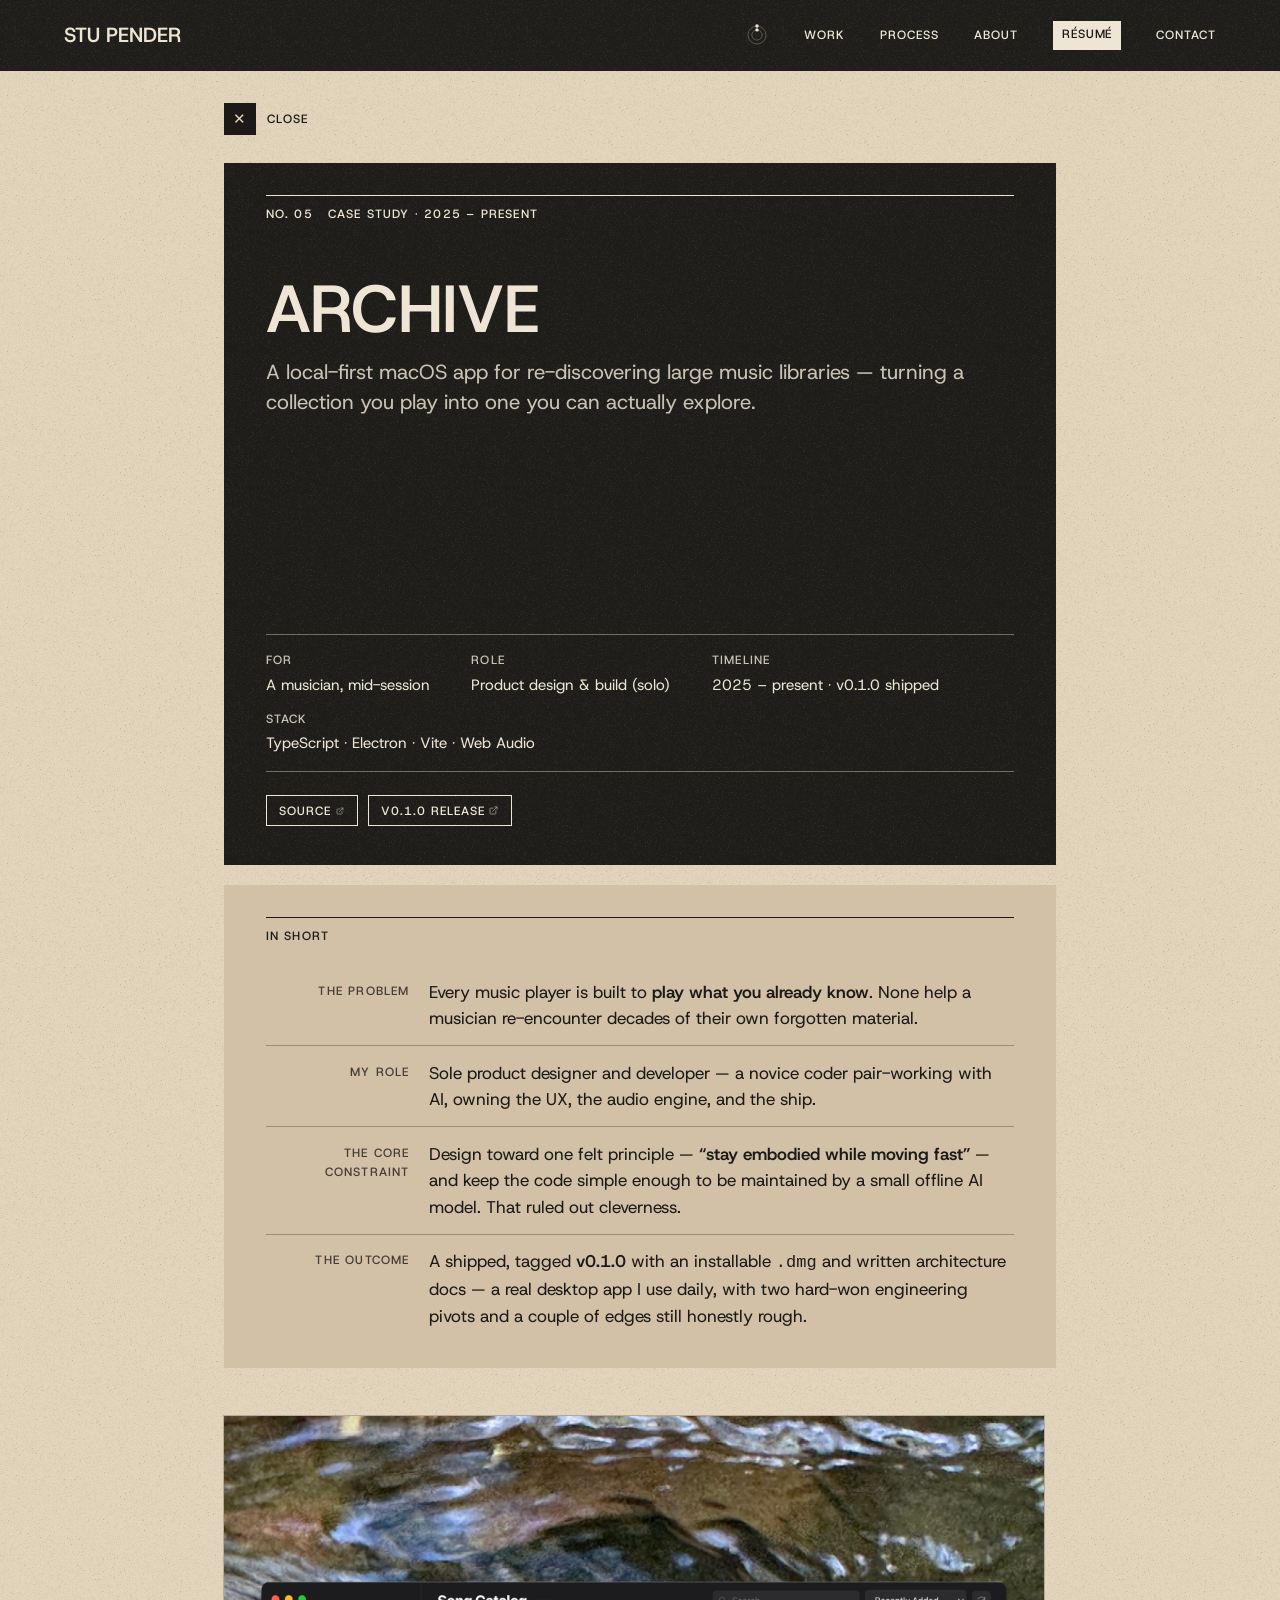
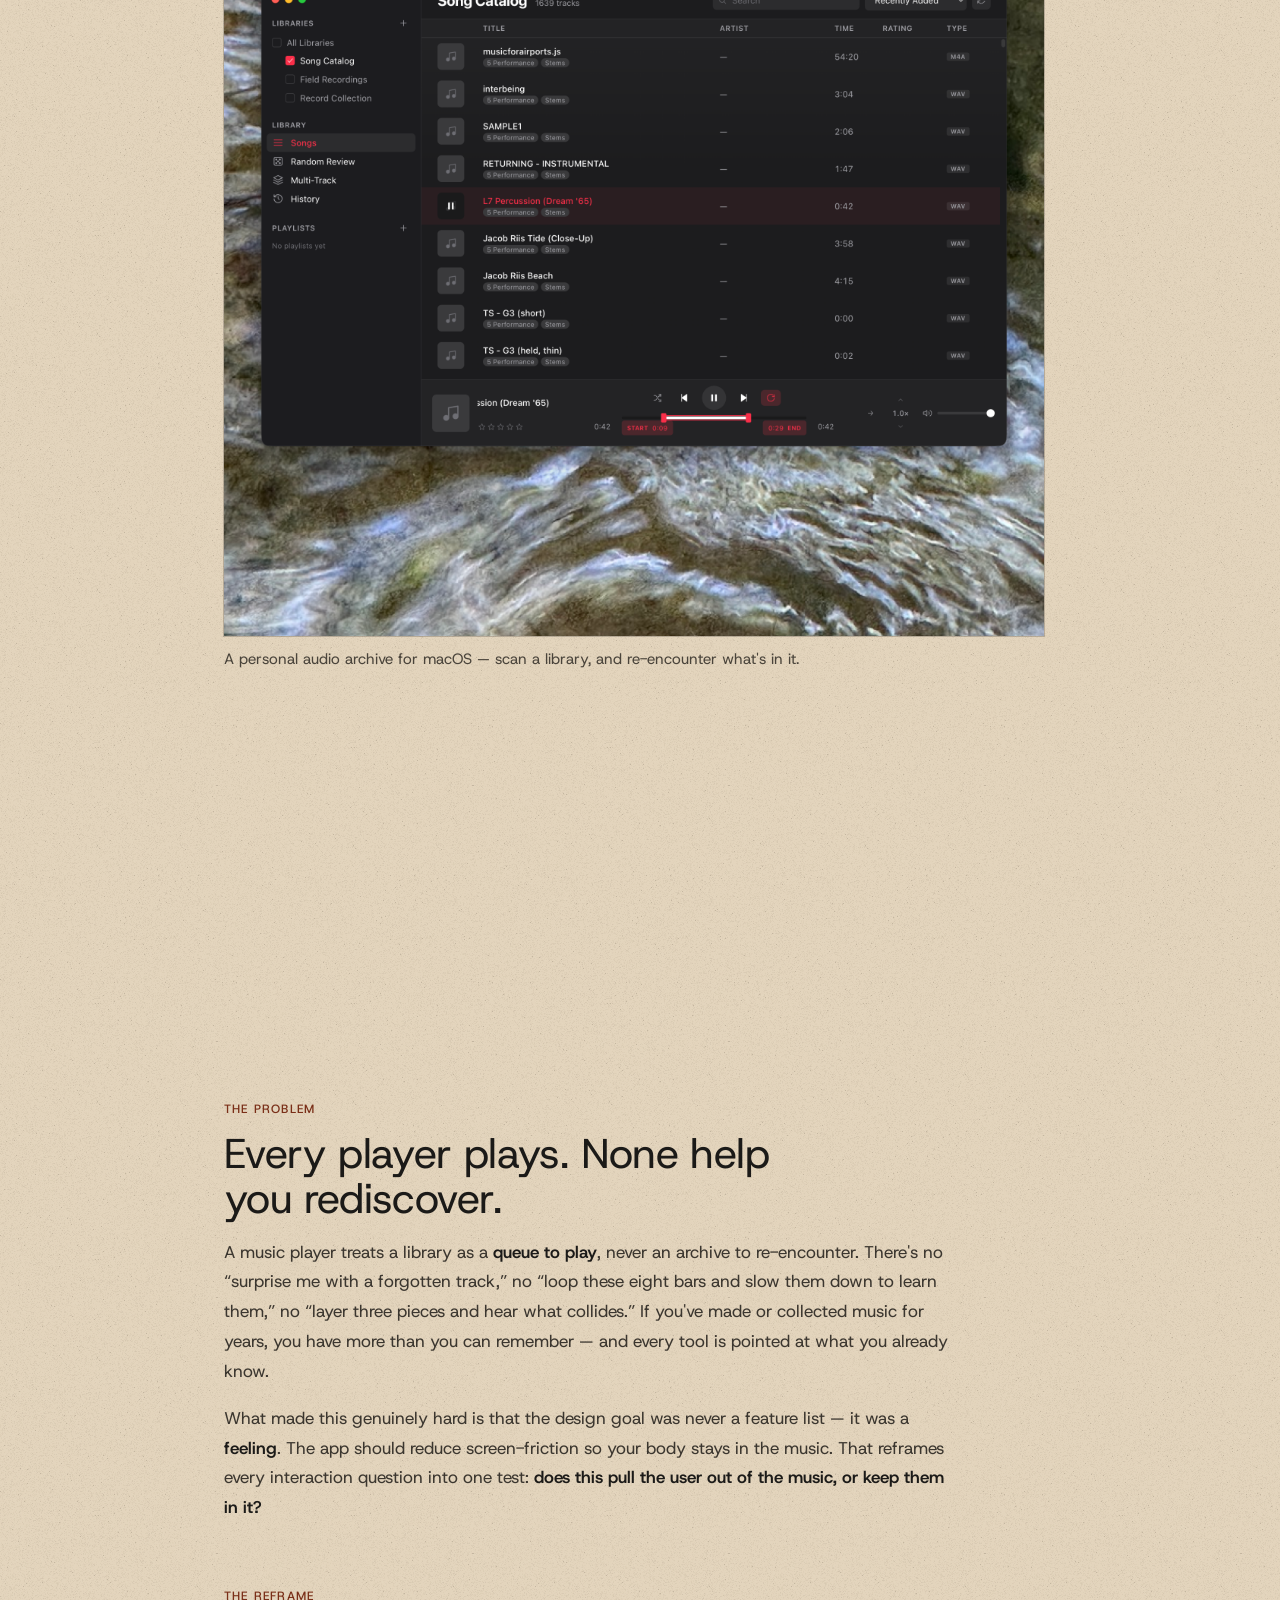
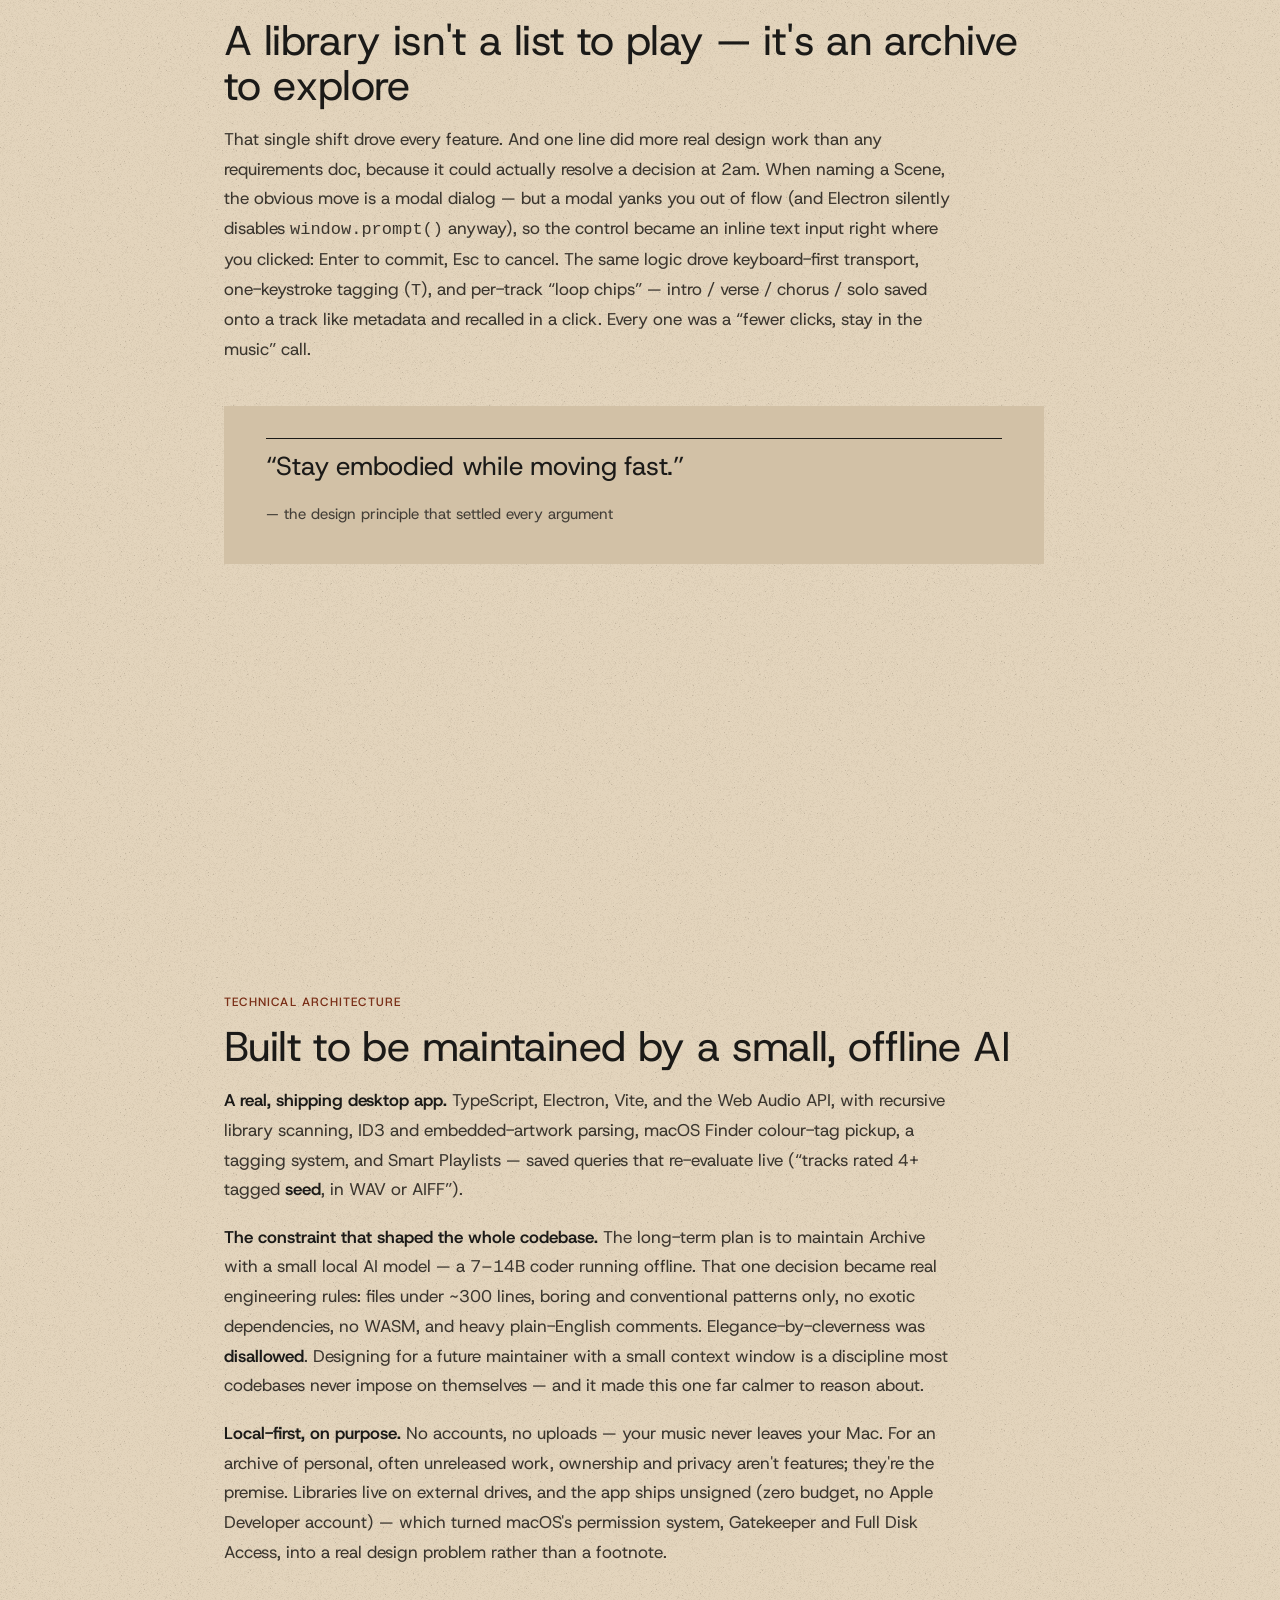
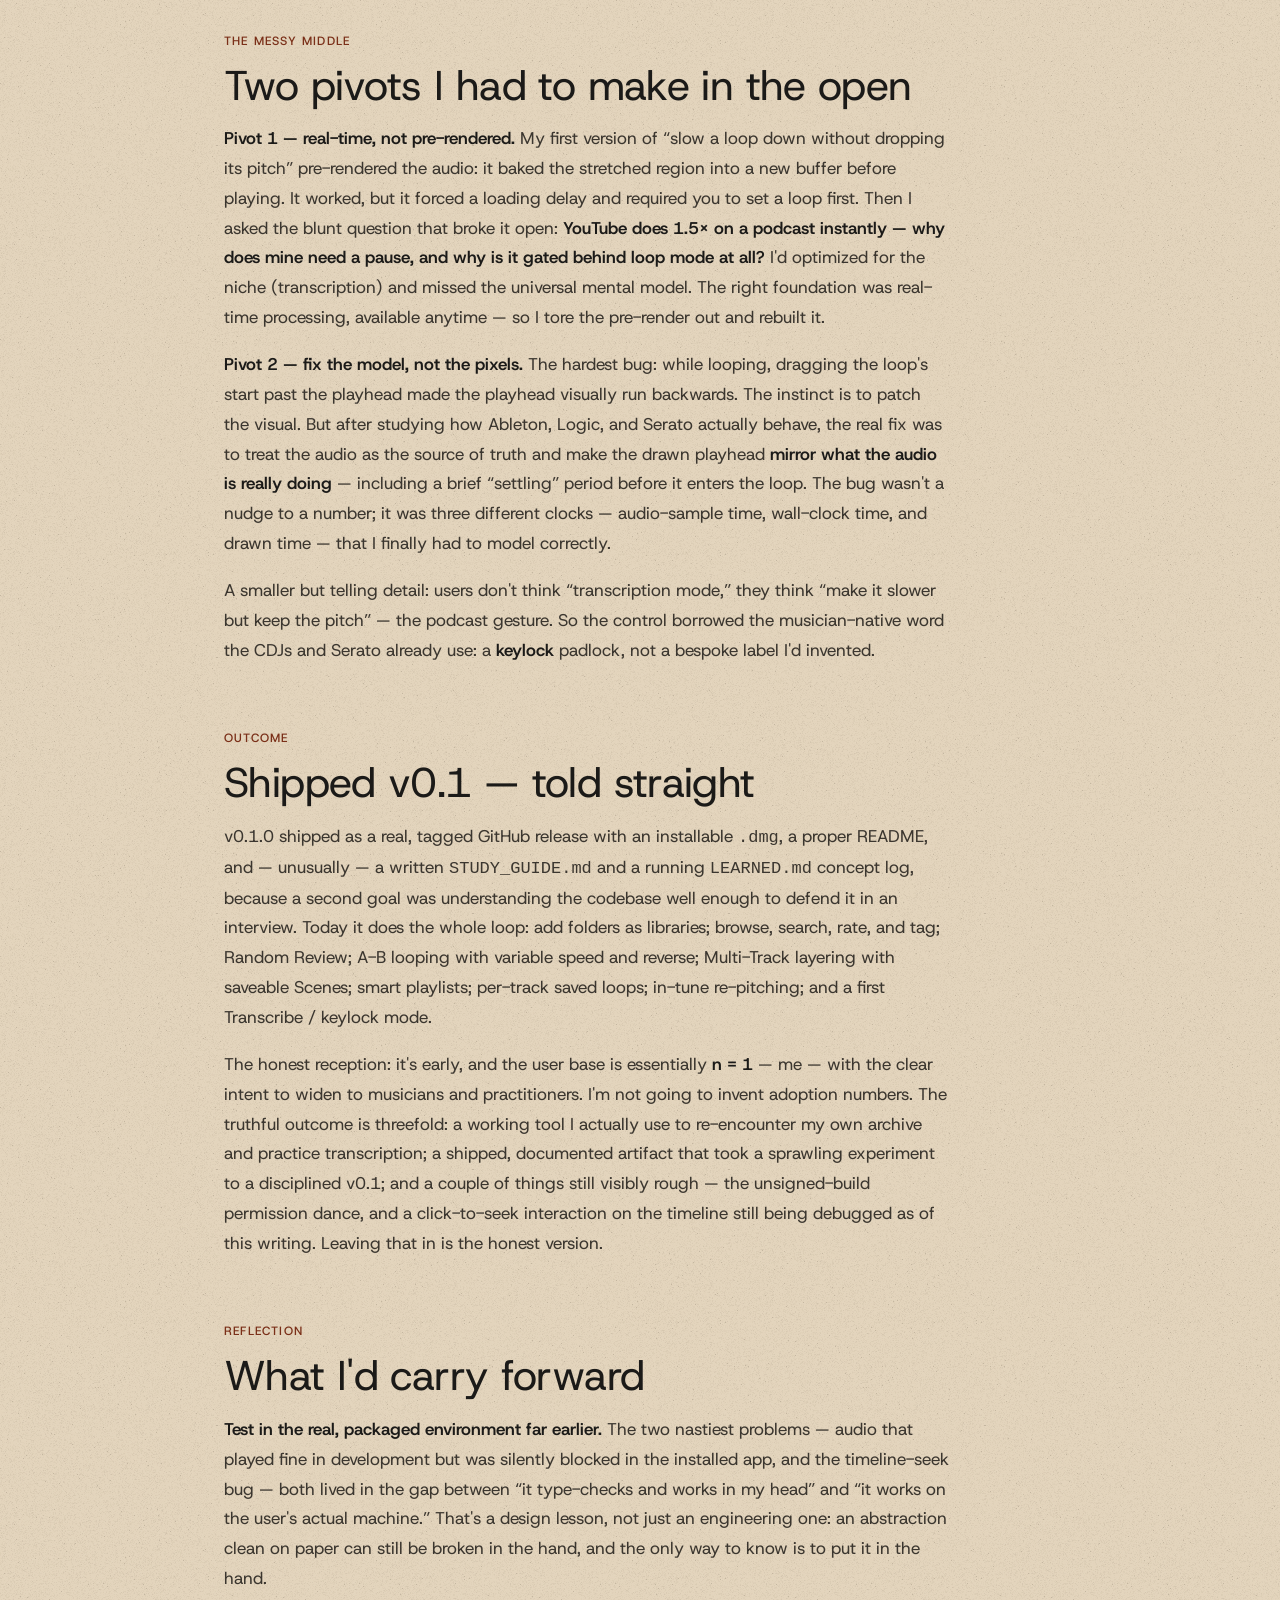
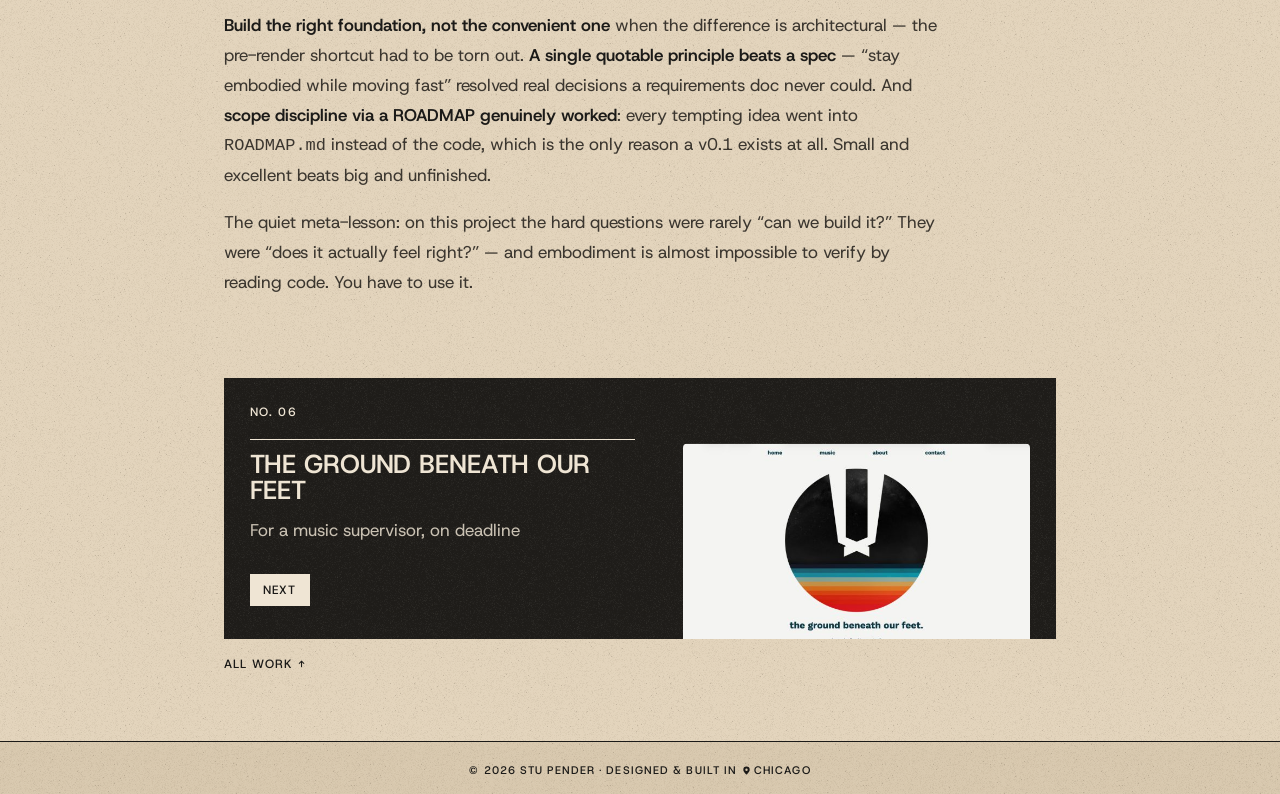
==== commit 2c0297fb: "Nav: Practice becomes Process The link, the section's side label and its anchor (#process) on every " ====
--- a/archive-case-study.html
+++ b/archive-case-study.html
@@ -12,7 +12,7 @@
     <meta property="og:title" content="Case study — Archive">
     <meta property="og:description" content="Case study: Archive — a local-first macOS app for re-discovering large music libraries, built with a real-time Web Audio engine and designed to stay maintainable by a small offline AI model. Product design and build by Stu Pender.">
     <meta property="og:url" content="https://stupender.github.io/archive-case-study.html">
-    <meta property="og:image" content="https://stupender.github.io/images/og-card.png">
+    <meta property="og:image" content="https://stupender.github.io/images/og-card.png?v=20261013">
     <meta property="og:image:width" content="1200">
     <meta property="og:image:height" content="630">
     <meta property="og:image:alt" content="Stu Pender, product designer — “Building tools to support embodied presence,” beside a circle of lake water printed in one ink, over four black cards of his projects.">
@@ -26,7 +26,7 @@
     <link rel="preconnect" href="https://fonts.gstatic.com" crossorigin>
     <link href="https://fonts.googleapis.com/css2?family=Host+Grotesk:ital,wght@0,300..700;1,300..700&display=swap" rel="stylesheet">
 
-    <link rel="stylesheet" href="styles.css?v=20261013q">
+    <link rel="stylesheet" href="styles.css?v=20261013s">
 </head>
 <body>
 
@@ -38,7 +38,7 @@
             </button>
             <nav class="site-nav" id="site-nav" aria-label="Primary">
                 <a href="index.html#work" data-hint="01 – 12">Work</a>
-                <a href="index.html#practice" data-hint="Listen · Design · Build">Practice</a>
+                <a href="index.html#process" data-hint="Listen · Design · Build">Process</a>
                 <a href="index.html#about" data-hint="Chicago">About</a>
                 <a href="resume.html" class="nav-page" data-hint="Experience">Résumé</a>
                 <a href="index.html#contact" data-hint="Say hello">Contact</a>
@@ -311,6 +311,6 @@
         <p>© <span id="year"></span> Stu Pender · Designed &amp; built in <span class="pin" aria-hidden="true"></span>Chicago</p>
     </footer>
 
-    <script src="script.js?v=20261013q"></script>
+    <script src="script.js?v=20261013s"></script>
 </body>
 </html>
--- a/styles.css
+++ b/styles.css
@@ -1312,6 +1312,11 @@
     .hero-inner { grid-template-columns: minmax(0, 1fr) minmax(0, 0.6fr); }
     .cards-list { grid-template-columns: repeat(2, minmax(0, 1fr)); }
     .card { aspect-ratio: 5 / 4; }
+    /* Room for a two-line "For" in every card, filled or not. A wider card has
+       slack below the title for a second line; this shorter one doesn't, so a
+       card whose line wraps would push its picture down and break the row of
+       identical frames. Reserving the line keeps all four pictures level. */
+    .card-for { min-height: 2.7em; }
     .card-img { width: 78%; margin-left: auto; }
     .cover { grid-template-columns: minmax(0, 1fr); }
     /* Stacked: number, title, who it's for, the picture, the contents. */
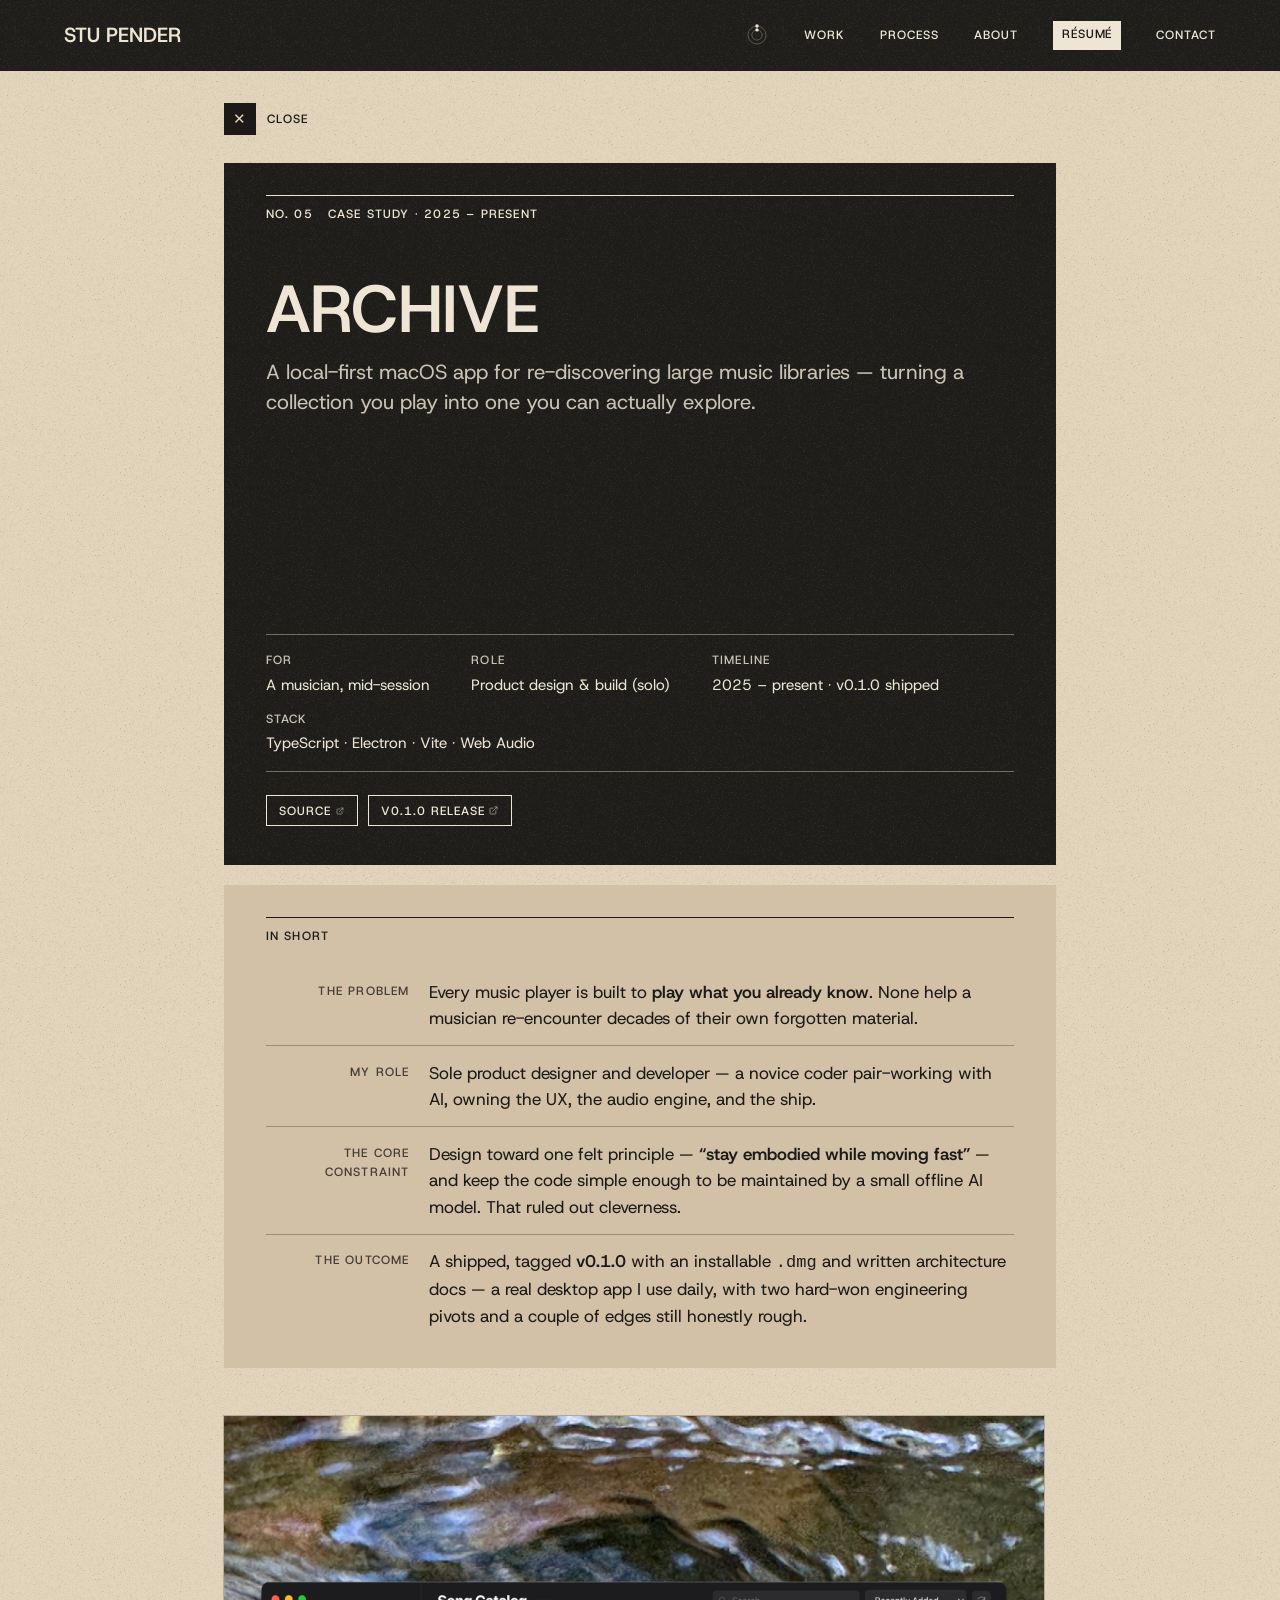
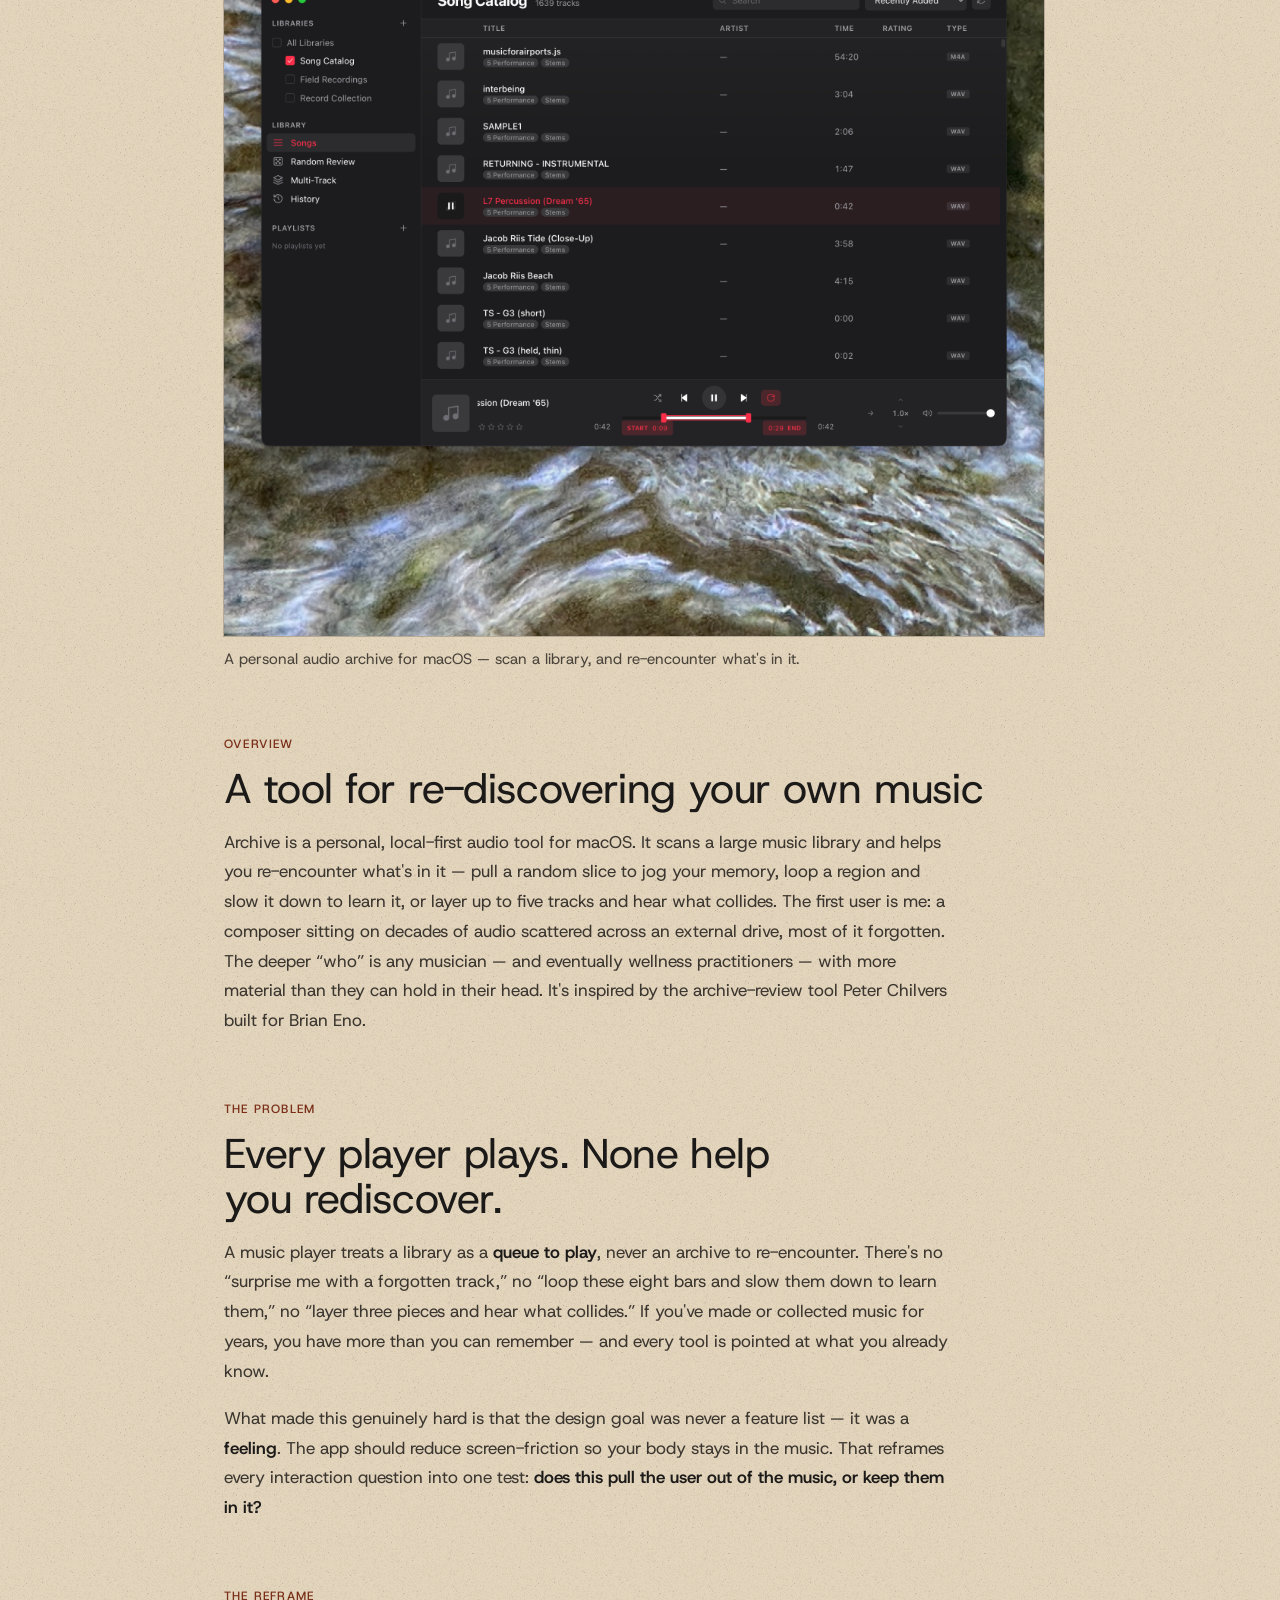
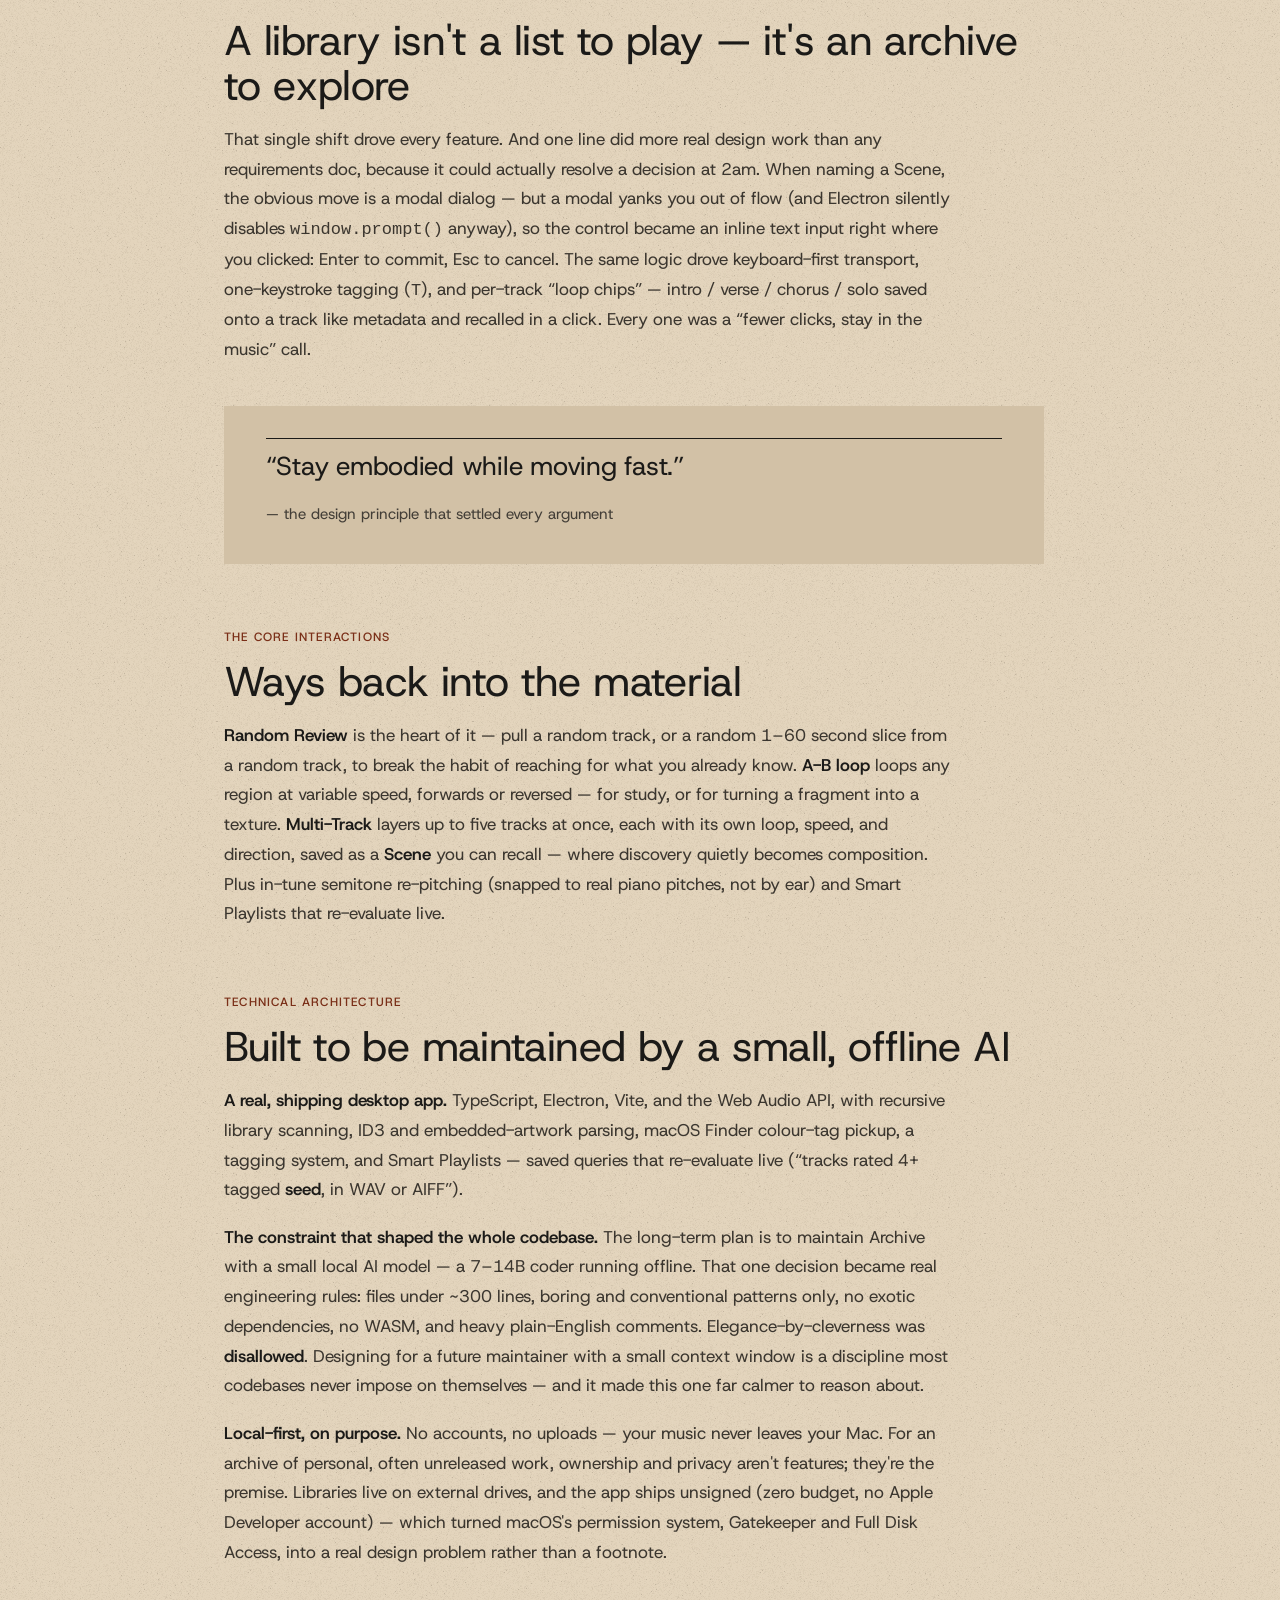
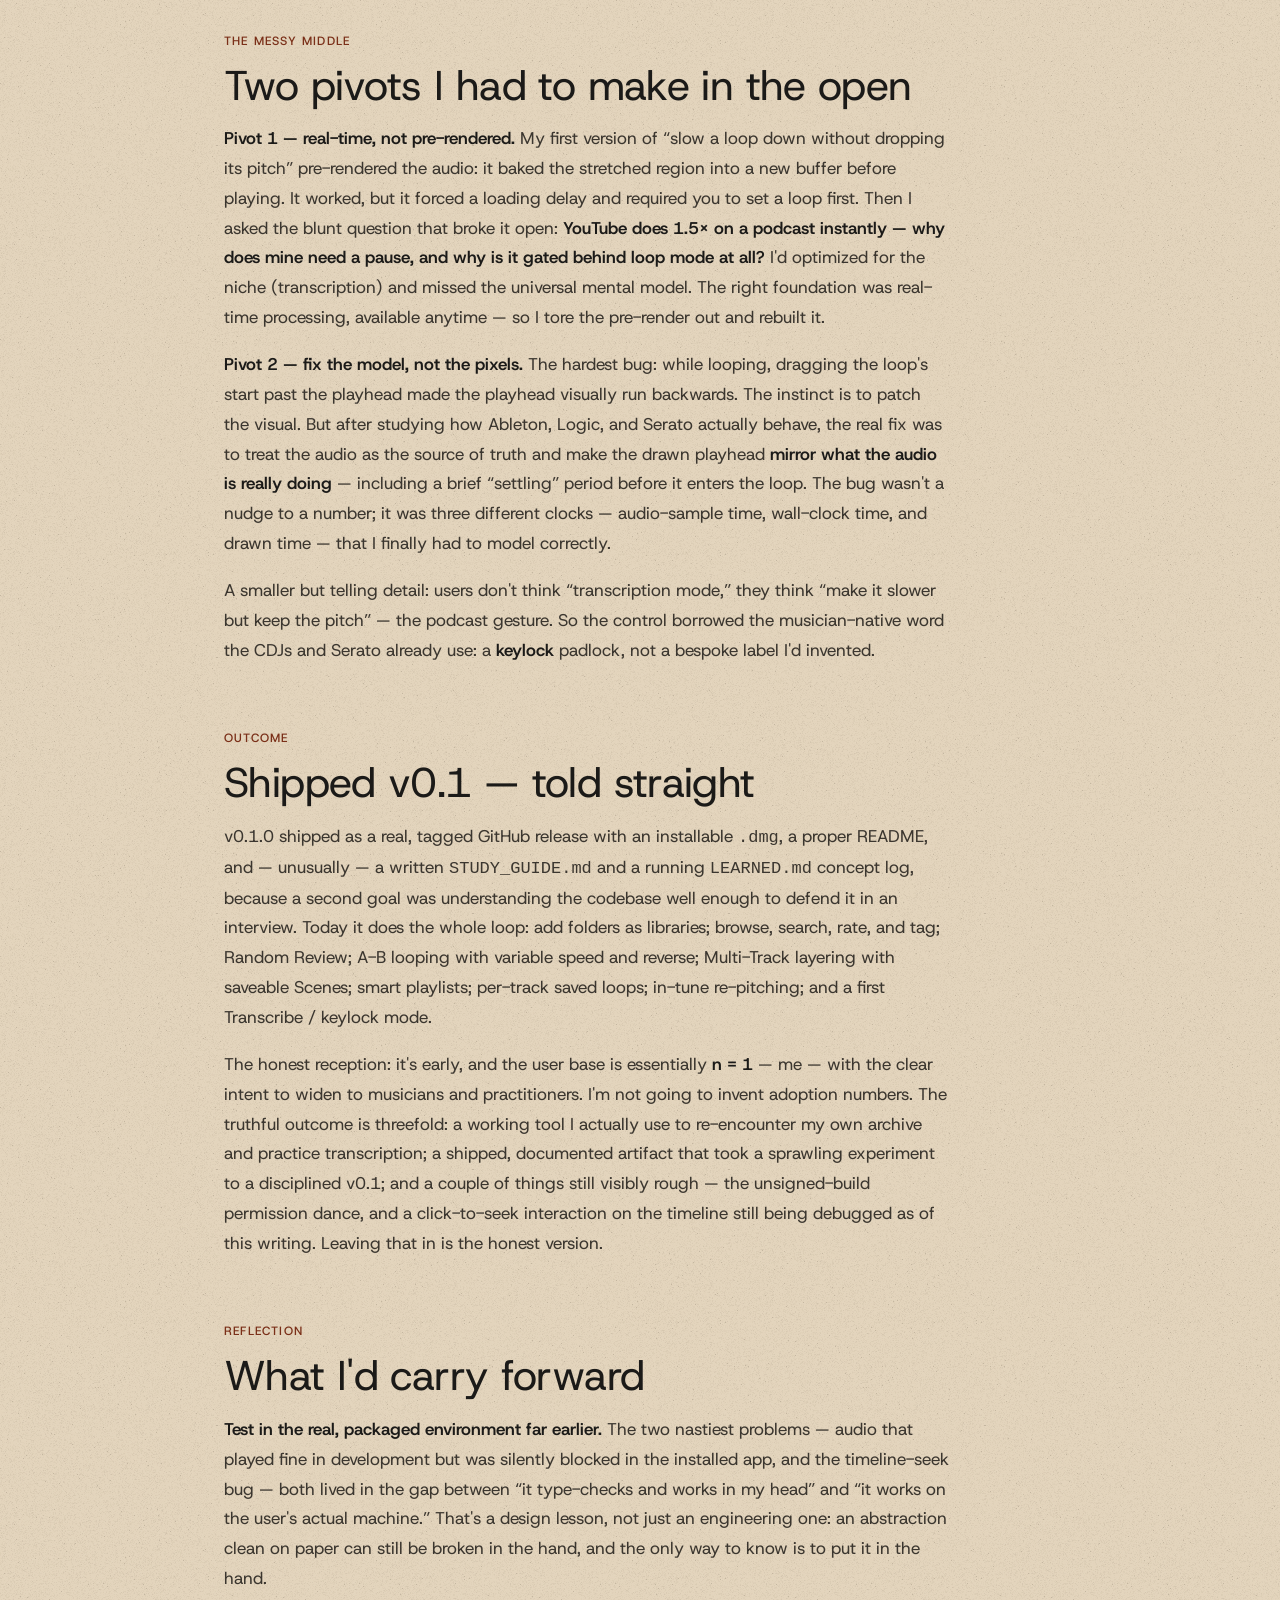
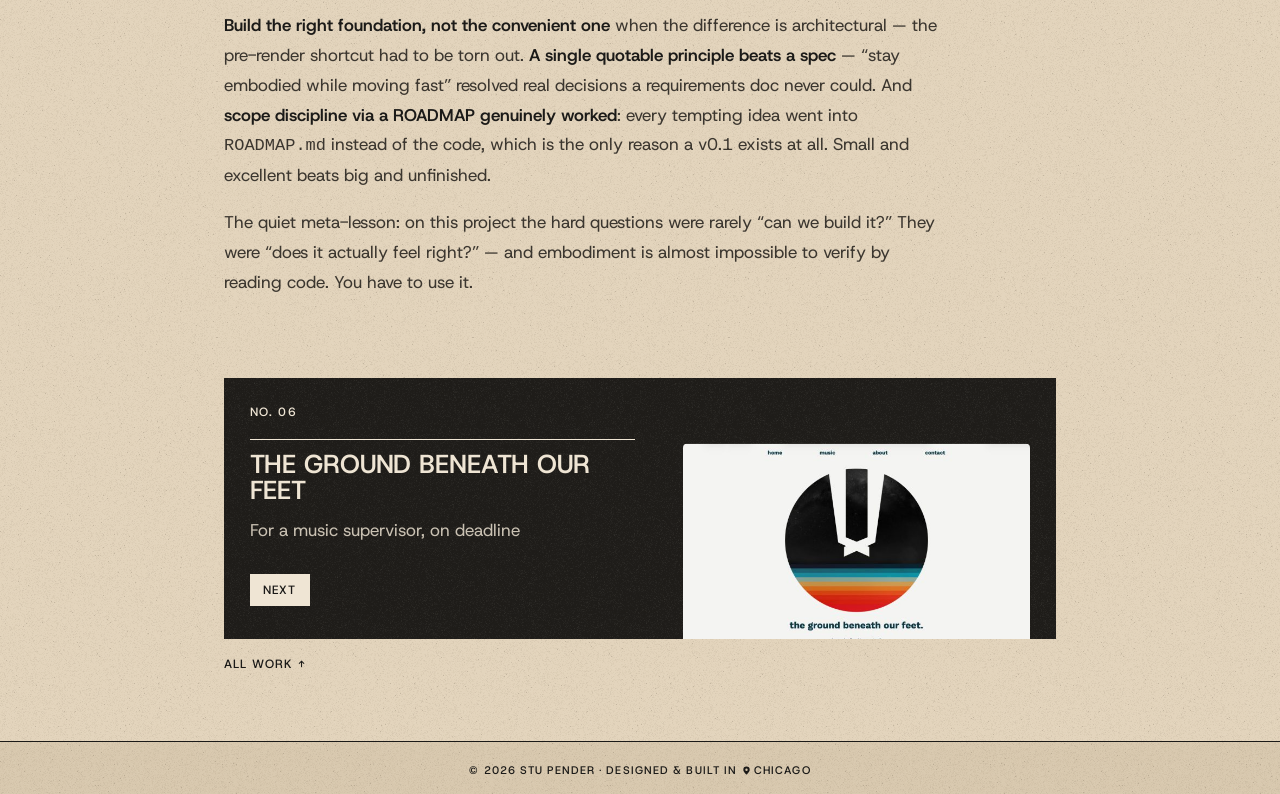
==== commit 02073f8b: "Icons: the lake circle replaces SP The tab, Home Screen and install icons are now the hero's print: " ====
--- a/archive-case-study.html
+++ b/archive-case-study.html
@@ -18,9 +18,9 @@
     <meta property="og:image:alt" content="Stu Pender, product designer — “Building tools to support embodied presence,” beside a circle of lake water printed in one ink, over four black cards of his projects.">
     <meta name="twitter:card" content="summary_large_image">
 
-    <link rel="icon" type="image/png" sizes="32x32" href="images/favicon-32.png">
-    <link rel="icon" type="image/png" sizes="192x192" href="images/favicon-192.png">
-    <link rel="apple-touch-icon" href="images/favicon-180.png">
+    <link rel="icon" type="image/png" sizes="32x32" href="images/favicon-32.png?v=lake">
+    <link rel="icon" type="image/png" sizes="192x192" href="images/favicon-192.png?v=lake">
+    <link rel="apple-touch-icon" href="images/favicon-180.png?v=lake">
 
     <link rel="preconnect" href="https://fonts.googleapis.com">
     <link rel="preconnect" href="https://fonts.gstatic.com" crossorigin>
--- a/styles.css
+++ b/styles.css
@@ -294,9 +294,13 @@
 }
 :root[data-palette="paper"] .contact-cols li a:not(.blk):hover { background: var(--ink); border-color: var(--ink); color: var(--paper); }
 :root[data-palette="paper"] .site-footer p { font-size: var(--t-fine); }
-/* The menu page: short titles in caps; hints as labels. */
-:root[data-palette="paper"] .site-nav.open a { font-size: var(--t-h2); font-weight: 600; letter-spacing: 0; }
-:root[data-palette="paper"] .site-nav.open a::before { font-size: var(--t-label); font-weight: 500; letter-spacing: 0.08em; text-transform: uppercase; }
+/* The menu page: short titles in caps; hints as labels. Scoped to the width
+   the menu page exists at, so a menu left open while the window widens can't
+   restyle the desktop nav. */
+@media (max-width: 820px) {
+    :root[data-palette="paper"] .site-nav.open a { font-size: var(--t-h2); font-weight: 600; letter-spacing: 0; }
+    :root[data-palette="paper"] .site-nav.open a::before { font-size: var(--t-label); font-weight: 500; letter-spacing: 0.08em; text-transform: uppercase; }
+}
 
 /* Selecting text (click and drag) marks it in the label terracotta at a
    quarter strength; the type keeps its own colour, on paper or ink. */
@@ -311,8 +315,10 @@
 :root[data-palette="paper"] .sound-toggle[aria-pressed="true"] { color: #EFE5D4; }
 :root[data-palette="paper"] .site-header .site-nav a.nav-page { background: #EFE5D4; color: var(--ink); }
 :root[data-palette="paper"] .site-header .site-nav a.nav-page:hover { background: var(--sun); color: #EFE5D4; }
-:root[data-palette="paper"] .site-header .site-nav.open a.nav-page { background: none; color: #EFE5D4; }
-:root[data-palette="paper"] .site-header .site-nav.open a:hover { color: #EFE5D4; text-decoration: underline; text-decoration-thickness: 2px; text-underline-offset: 0.15em; }
+@media (max-width: 820px) {
+    :root[data-palette="paper"] .site-header .site-nav.open a.nav-page { background: none; color: #EFE5D4; }
+    :root[data-palette="paper"] .site-header .site-nav.open a:hover { color: #EFE5D4; text-decoration: underline; text-decoration-thickness: 2px; text-underline-offset: 0.15em; }
+}
 
 /* The hero print: a circle of lake water from the portrait, one ink
    with the paper's grain in it, after screen-printed texture studies. */
@@ -1387,7 +1393,11 @@
     .site-nav.open a[data-hint="Chicago"]::before { order: 3; }
     .site-nav.open a:hover::before { color: var(--hover-dark); }
     /* The header joins the menu page while it is open. */
-    .menu-open, .menu-open body { overflow: hidden; }
+    /* Lock the page behind the menu on <html> only. Locking <body> too makes
+       the body its own scroll box, and the sticky header then sticks to the
+       body's top, which is scrolled away above the screen: the header and its
+       close button vanish whenever the menu is opened partway down a page. */
+    .menu-open { overflow: hidden; }
     .menu-open .site-header { background: var(--cobalt); color: var(--grey); border-bottom-color: rgb(228 227 232 / 0.55); }
     .menu-open .wordmark:hover,
     .menu-open .sound-toggle:hover { color: var(--hover-dark); }
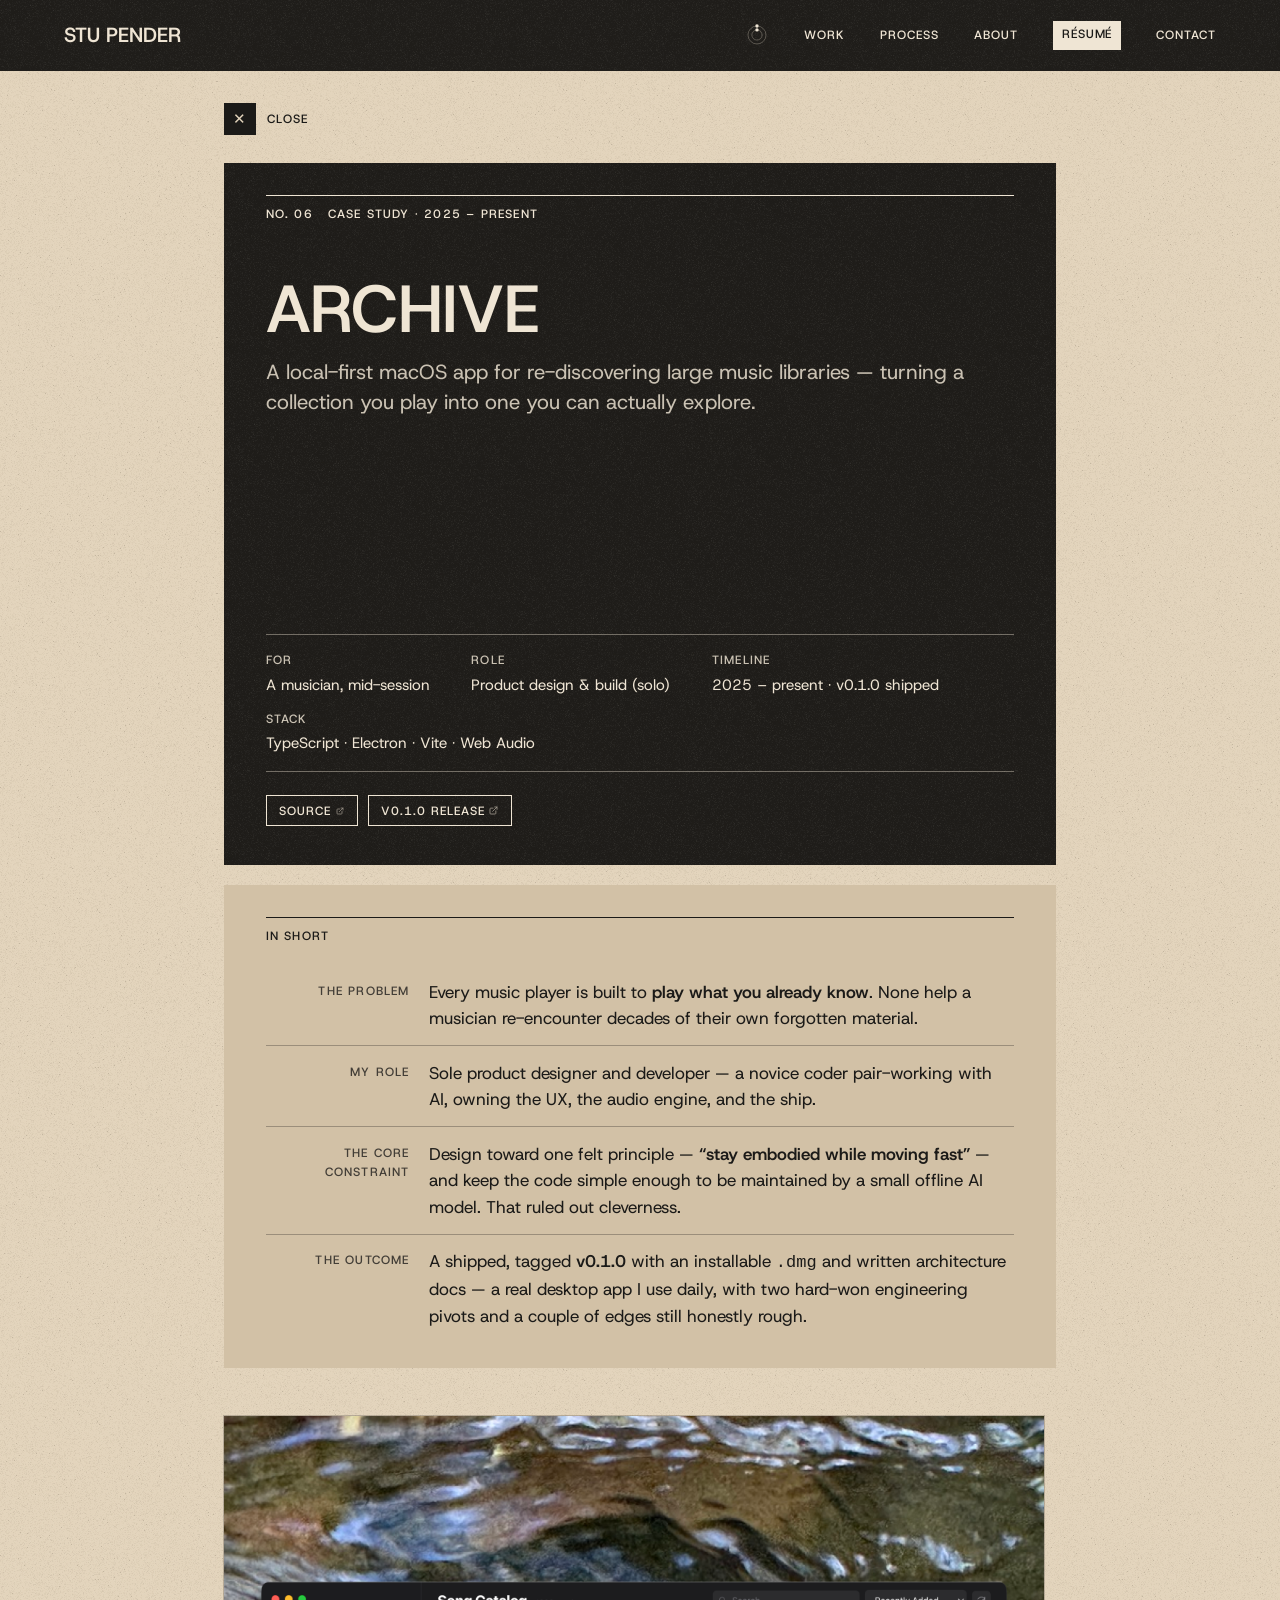
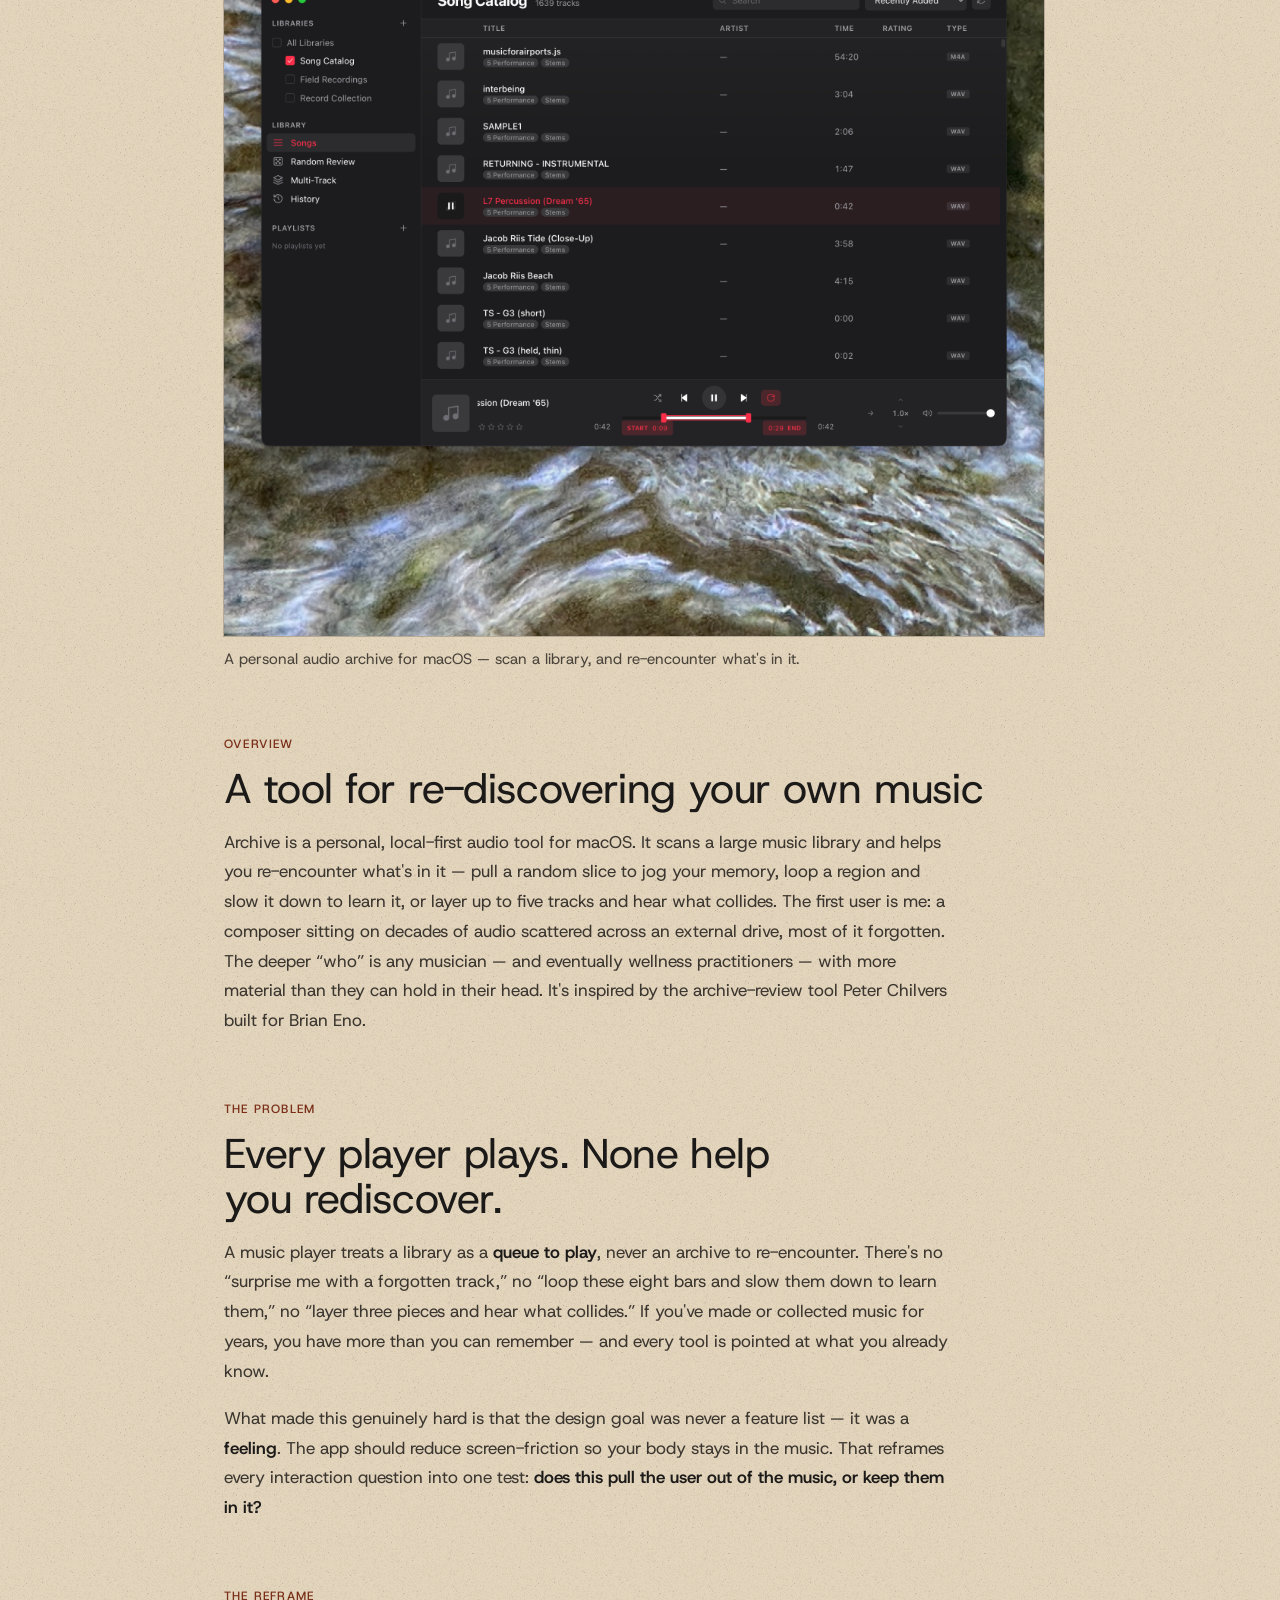
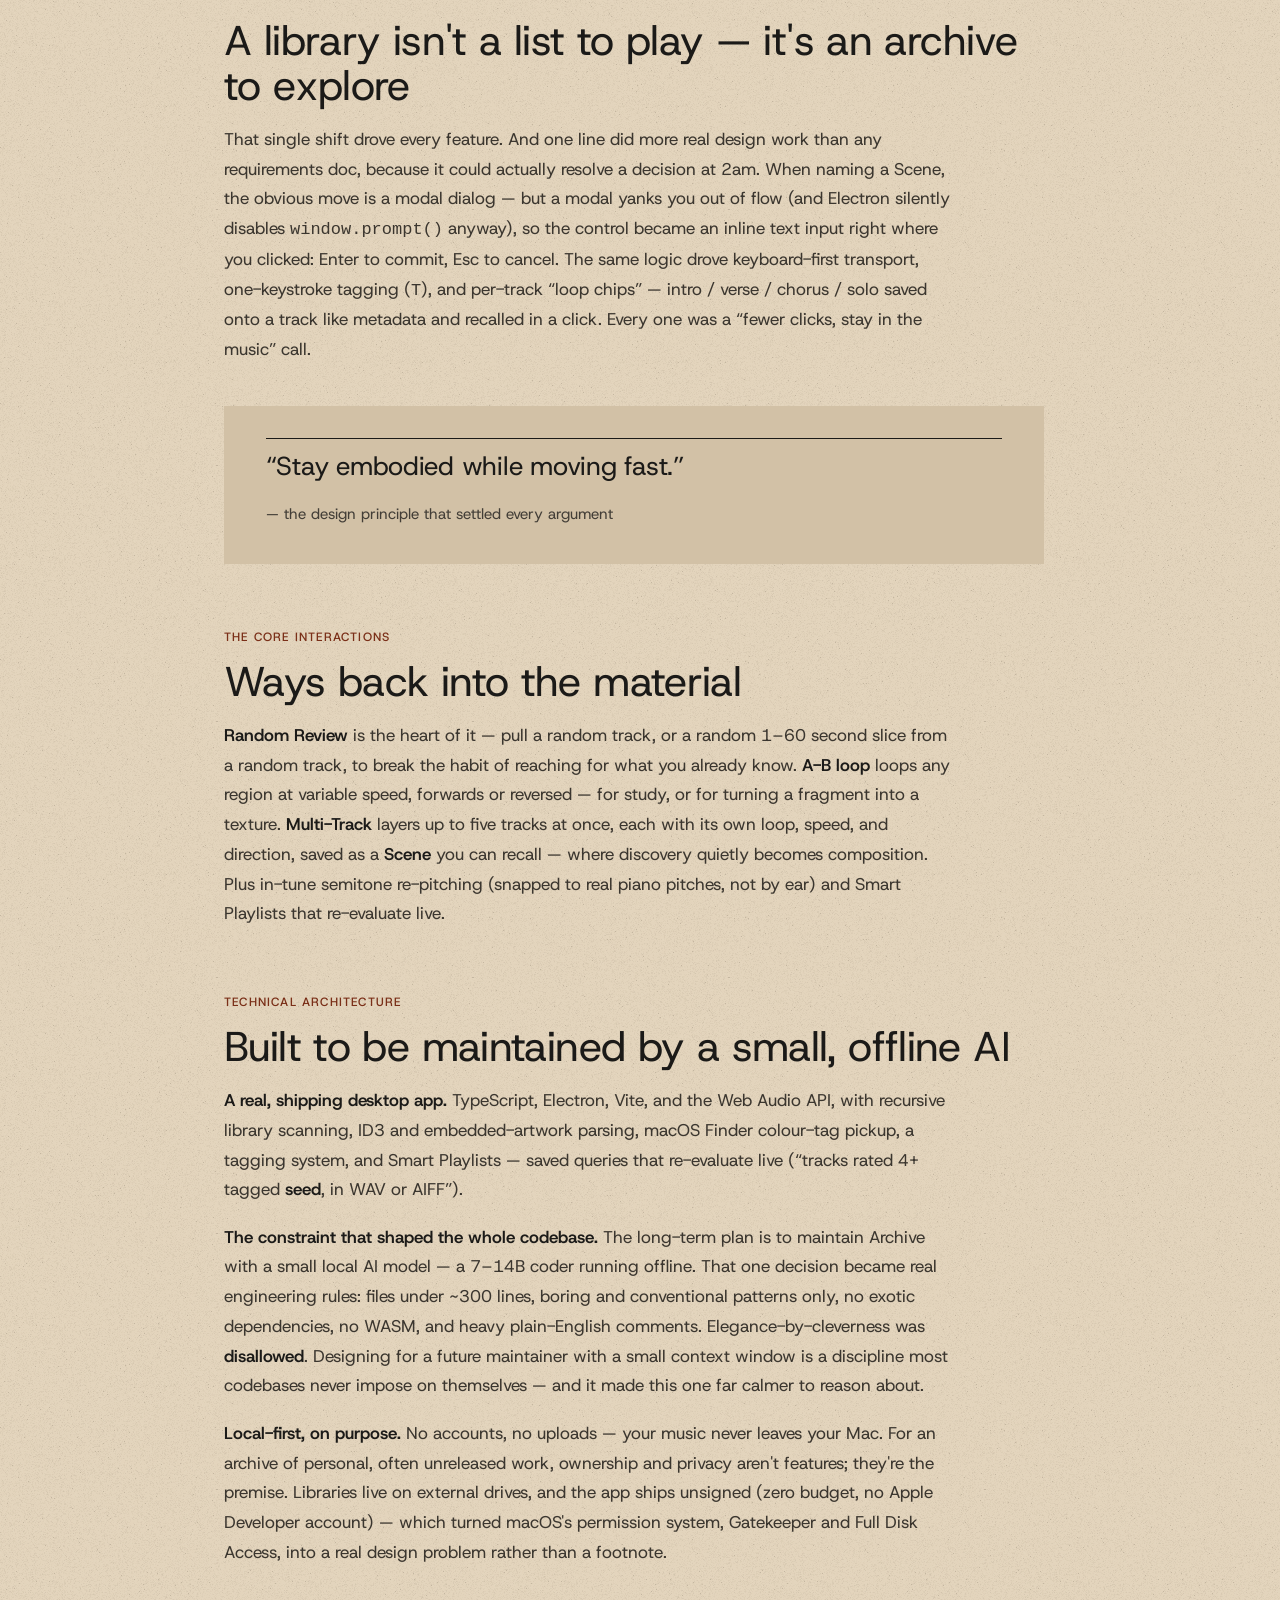
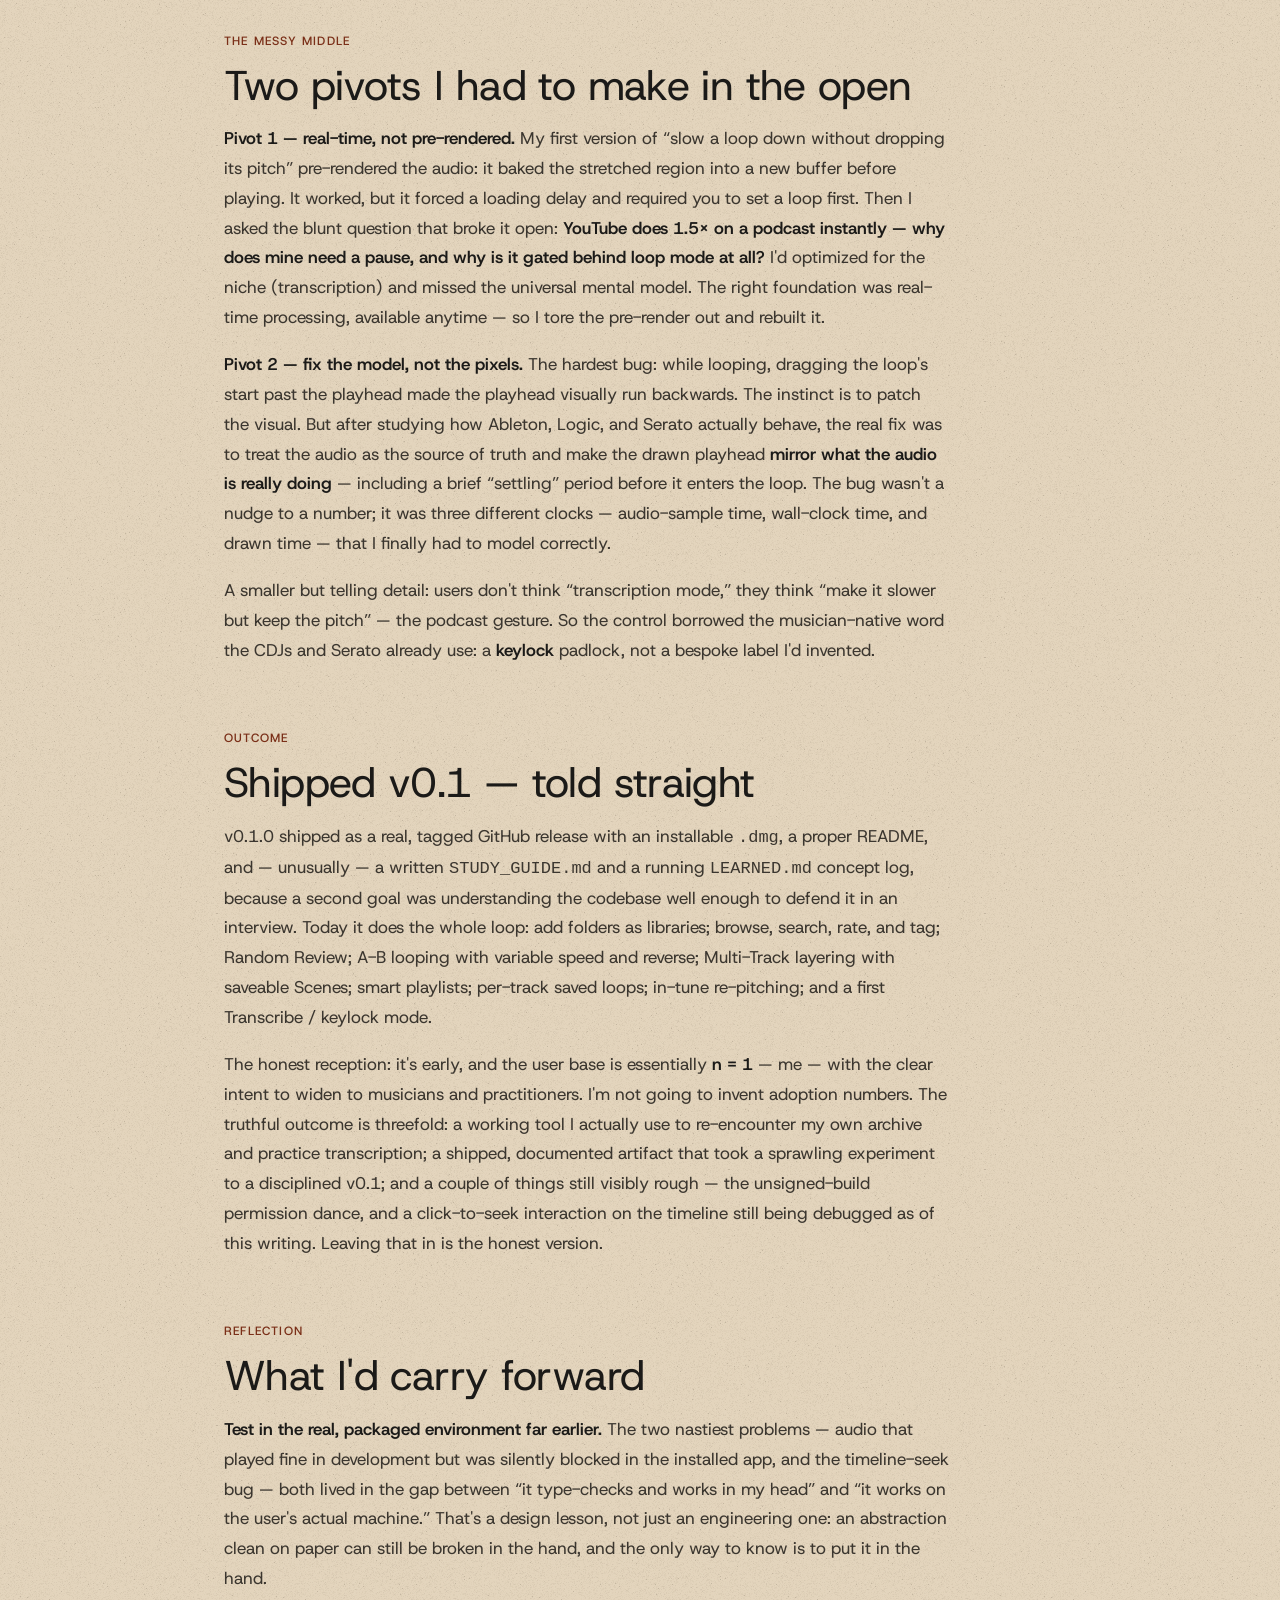
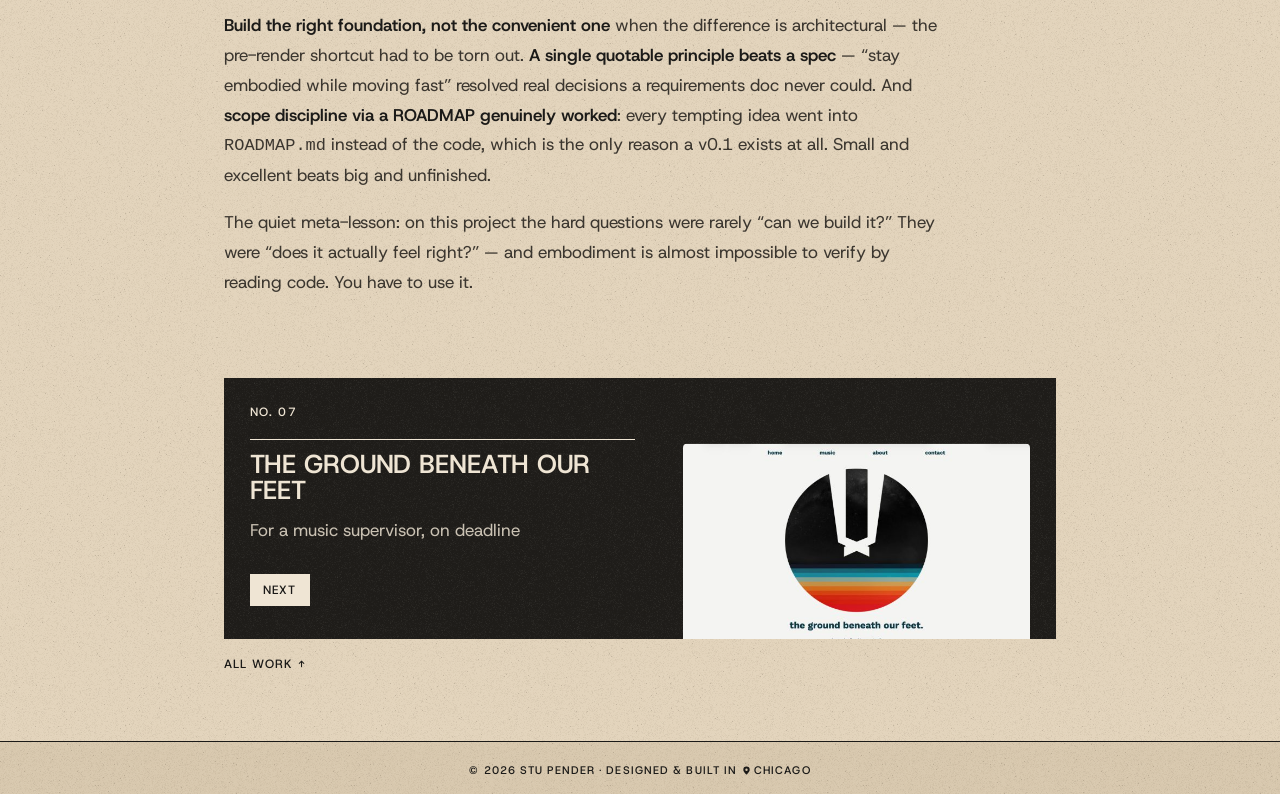
==== commit fbe32f03: "Raga Practice Library: the case study, as No. 03 A new case study for the raga practice library, wit" ====
--- a/archive-case-study.html
+++ b/archive-case-study.html
@@ -12,7 +12,7 @@
     <meta property="og:title" content="Case study — Archive">
     <meta property="og:description" content="Case study: Archive — a local-first macOS app for re-discovering large music libraries, built with a real-time Web Audio engine and designed to stay maintainable by a small offline AI model. Product design and build by Stu Pender.">
     <meta property="og:url" content="https://stupender.github.io/archive-case-study.html">
-    <meta property="og:image" content="https://stupender.github.io/images/og-card.png?v=20261013">
+    <meta property="og:image" content="https://stupender.github.io/images/og-card.png?v=20261019">
     <meta property="og:image:width" content="1200">
     <meta property="og:image:height" content="630">
     <meta property="og:image:alt" content="Stu Pender, product designer — “Building tools to support embodied presence,” beside a circle of lake water printed in one ink, over four black cards of his projects.">
@@ -26,7 +26,7 @@
     <link rel="preconnect" href="https://fonts.gstatic.com" crossorigin>
     <link href="https://fonts.googleapis.com/css2?family=Host+Grotesk:ital,wght@0,300..700;1,300..700&display=swap" rel="stylesheet">
 
-    <link rel="stylesheet" href="styles.css?v=20261013s">
+    <link rel="stylesheet" href="styles.css?v=20261019">
 </head>
 <body>
 
@@ -37,7 +37,7 @@
                 <svg class="orbits" viewBox="0 0 40 40" aria-hidden="true"><circle class="ring" cx="20" cy="20" r="8.5"/><circle class="ring" cx="20" cy="20" r="15"/><g class="orb orb1"><circle class="dot" cx="20" cy="11.5" r="2.8"/></g><g class="orb orb2"><circle class="dot" cx="20" cy="5" r="2.8"/></g></svg>
             </button>
             <nav class="site-nav" id="site-nav" aria-label="Primary">
-                <a href="index.html#work" data-hint="01 – 12">Work</a>
+                <a href="index.html#work" data-hint="01 – 13">Work</a>
                 <a href="index.html#process" data-hint="Listen · Design · Build">Process</a>
                 <a href="index.html#about" data-hint="Chicago">About</a>
                 <a href="resume.html" class="nav-page" data-hint="Experience">Résumé</a>
@@ -60,7 +60,7 @@
 
             <!-- ============ HERO ============ -->
             <header class="cs-head">
-                <p class="eyebrow"><span class="cs-no">No. 05</span> Case study · 2025 – present</p>
+                <p class="eyebrow"><span class="cs-no">No. 06</span> Case study · 2025 – present</p>
                 <h1 class="cs-title">Archive</h1>
                 <p class="cs-sub">
                     A local-first macOS app for re-discovering large music libraries —
@@ -296,7 +296,7 @@
 
             <nav class="cs-next no-print" aria-label="More work">
                 <a class="cs-next-link" href="ground-beneath-our-feet.html" style="--field:var(--f-khaki)">
-                    <span class="cs-next-label">No. 06</span>
+                    <span class="cs-next-label">No. 07</span>
                     <span class="cs-next-name">The Ground Beneath Our Feet</span>
                     <span class="cs-next-for">For a music supervisor, on deadline</span>
                     <span class="cs-next-go blk">Next</span>
@@ -311,6 +311,6 @@
         <p>© <span id="year"></span> Stu Pender · Designed &amp; built in <span class="pin" aria-hidden="true"></span>Chicago</p>
     </footer>
 
-    <script src="script.js?v=20261013s"></script>
+    <script src="script.js?v=20261019"></script>
 </body>
 </html>
--- a/styles.css
+++ b/styles.css
@@ -1123,6 +1123,9 @@
 
 .cs-figure { margin: 2rem 0; }
 .cs-figure img { width: 100%; outline: 1px solid var(--hair); }
+/* A short clip sits in a figure exactly like a screenshot: full width, the same
+   hairline, no player chrome until you ask for it. */
+.cs-figure video { display: block; width: 100%; height: auto; outline: 1px solid var(--hair); }
 /* Two phone screens side by side. Capped narrower than a full figure, so a
    phone screenshot stays near phone size rather than growing to fill the
    column. */
